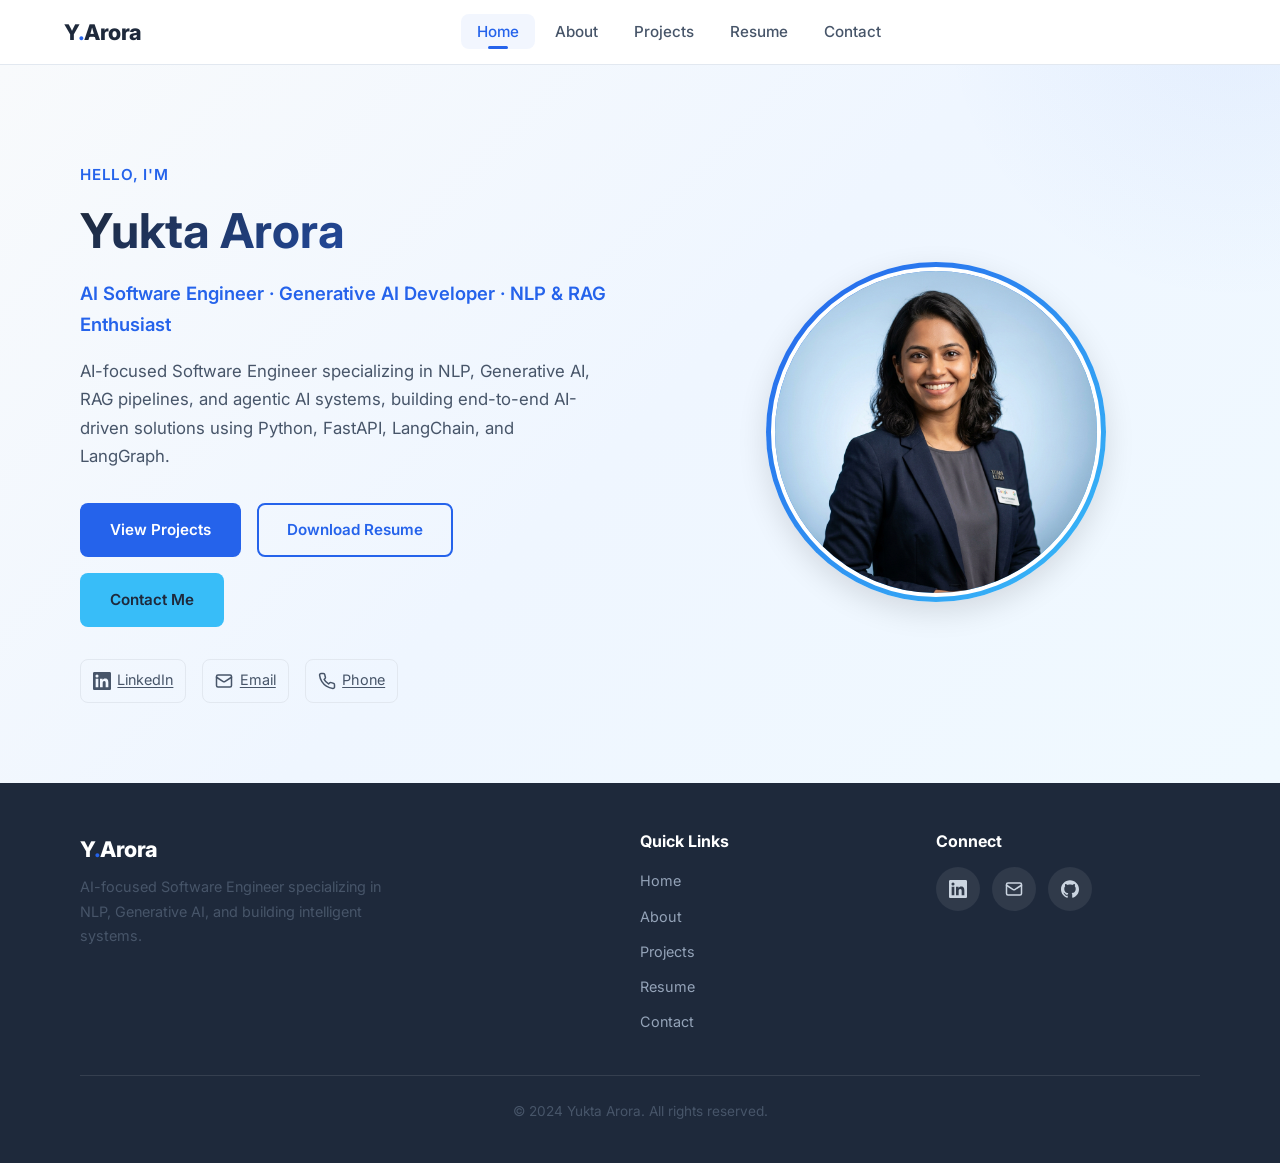
==== Portfolio/index.html @ c9f448cb "Initial commit" ====
<!DOCTYPE html>
<html lang="en">
<head>
  <meta charset="UTF-8">
  <meta name="viewport" content="width=device-width, initial-scale=1.0">
  <title>Yukta Arora | AI Software Engineer &amp; Generative AI Developer</title>
  <meta name="description" content="Portfolio of Yukta Arora — AI Software Engineer specializing in NLP, Generative AI, RAG pipelines, and agentic AI systems.">
  <meta name="keywords" content="Yukta Arora, AI Engineer, NLP, Generative AI, RAG, LangChain, LangGraph, FastAPI, Portfolio">
  <meta name="author" content="Yukta Arora">
  <link rel="canonical" href="https://yuktaarora.dev/index.html">

  <!-- Open Graph -->
  <meta property="og:title" content="Yukta Arora | AI Software Engineer">
  <meta property="og:description" content="AI-focused Software Engineer specializing in NLP, Generative AI, RAG pipelines, and agentic AI systems.">
  <meta property="og:type" content="website">
  <meta property="og:url" content="https://yuktaarora.dev/">
  <meta property="og:image" content="assets/images/profile.jpg">

  <!-- Twitter Card -->
  <meta name="twitter:card" content="summary_large_image">
  <meta name="twitter:title" content="Yukta Arora | AI Software Engineer">
  <meta name="twitter:description" content="AI-focused Software Engineer specializing in NLP, Generative AI, RAG pipelines, and agentic AI systems.">
  <meta name="twitter:image" content="assets/images/profile.jpg">

  <link rel="icon" type="image/png" href="assets/images/favicon.png">
  <link rel="preconnect" href="https://fonts.googleapis.com">
  <link rel="preconnect" href="https://fonts.gstatic.com" crossorigin>
  <link href="https://fonts.googleapis.com/css2?family=Inter:wght@400;500;600;700;800&display=swap" rel="stylesheet">
  <link rel="stylesheet" href="css/style.css">
  <link rel="stylesheet" href="css/responsive.css">
  <link rel="stylesheet" href="css/accessibility.css">
</head>
<body>
  <!-- Skip to Content -->
  <a href="#main-content" class="skip-link">Skip to main content</a>

  <!-- Header -->
  <header class="site-header" role="banner">
    <nav class="container nav-wrapper" aria-label="Primary navigation">
      <a href="index.html" class="nav-logo" aria-label="Yukta Arora - Home">Y<span>.</span>Arora</a>
      <button class="hamburger" id="hamburger" aria-label="Toggle navigation menu" aria-expanded="false" aria-controls="nav-menu">
        <span></span><span></span><span></span>
      </button>
      <ul class="nav-menu" id="nav-menu" role="menubar">
        <li role="none"><a href="index.html" class="nav-link" role="menuitem">Home</a></li>
        <li role="none"><a href="about.html" class="nav-link" role="menuitem">About</a></li>
        <li role="none"><a href="projects.html" class="nav-link" role="menuitem">Projects</a></li>
        <li role="none"><a href="resume.html" class="nav-link" role="menuitem">Resume</a></li>
        <li role="none"><a href="contact.html" class="nav-link" role="menuitem">Contact</a></li>
      </ul>
      <div class="nav-overlay" id="nav-overlay" aria-hidden="true"></div>
    </nav>
  </header>

  <!-- Main Content -->
  <main id="main-content">
    <!-- Hero Section -->
    <section class="hero" aria-labelledby="hero-heading">
      <div class="container hero-content">
        <div class="hero-text">
          <span class="greeting">Hello, I'm</span>
          <h1 id="hero-heading">Yukta Arora</h1>
          <p class="tagline">AI Software Engineer · Generative AI Developer · NLP &amp; RAG Enthusiast</p>
          <p class="summary">AI-focused Software Engineer specializing in NLP, Generative AI, RAG pipelines, and agentic AI systems, building end-to-end AI-driven solutions using Python, FastAPI, LangChain, and LangGraph.</p>
          <div class="hero-buttons">
            <a href="projects.html" class="btn btn-primary">View Projects</a>
            <a href="assets/resume/Yukta_Arora_Resume.pdf" class="btn btn-outline" download>Download Resume</a>
            <a href="contact.html" class="btn btn-accent">Contact Me</a>
          </div>
          <div class="hero-social" aria-label="Social links">
            <a href="https://linkedin.com/in/yuktaarora" target="_blank" rel="noopener noreferrer" aria-label="LinkedIn profile">
              <svg width="18" height="18" viewBox="0 0 24 24" fill="currentColor" aria-hidden="true"><path d="M20.447 20.452h-3.554v-5.569c0-1.328-.027-3.037-1.852-3.037-1.853 0-2.136 1.445-2.136 2.939v5.667H9.351V9h3.414v1.561h.046c.477-.9 1.637-1.85 3.37-1.85 3.601 0 4.267 2.37 4.267 5.455v6.286zM5.337 7.433a2.062 2.062 0 01-2.063-2.065 2.064 2.064 0 112.063 2.065zm1.782 13.019H3.555V9h3.564v11.452zM22.225 0H1.771C.792 0 0 .774 0 1.729v20.542C0 23.227.792 24 1.771 24h20.451C23.2 24 24 23.227 24 22.271V1.729C24 .774 23.2 0 22.222 0h.003z"/></svg>
              LinkedIn
            </a>
            <a href="mailto:yukta.arora@email.com" aria-label="Send email">
              <svg width="18" height="18" viewBox="0 0 24 24" fill="none" stroke="currentColor" stroke-width="2" stroke-linecap="round" stroke-linejoin="round" aria-hidden="true"><rect x="2" y="4" width="20" height="16" rx="2"/><path d="m22 7-8.97 5.7a1.94 1.94 0 0 1-2.06 0L2 7"/></svg>
              Email
            </a>
            <a href="tel:+91XXXXXXXXXX" aria-label="Phone number">
              <svg width="18" height="18" viewBox="0 0 24 24" fill="none" stroke="currentColor" stroke-width="2" stroke-linecap="round" stroke-linejoin="round" aria-hidden="true"><path d="M22 16.92v3a2 2 0 0 1-2.18 2 19.79 19.79 0 0 1-8.63-3.07 19.5 19.5 0 0 1-6-6 19.79 19.79 0 0 1-3.07-8.67A2 2 0 0 1 4.11 2h3a2 2 0 0 1 2 1.72c.127.96.361 1.903.7 2.81a2 2 0 0 1-.45 2.11L8.09 9.91a16 16 0 0 0 6 6l1.27-1.27a2 2 0 0 1 2.11-.45c.907.339 1.85.573 2.81.7A2 2 0 0 1 22 16.92z"/></svg>
              Phone
            </a>
          </div>
        </div>
        <figure class="hero-image">
          <div class="hero-image-wrapper">
            <img src="assets/images/profile.jpg" alt="Yukta Arora — AI Software Engineer" width="340" height="340">
          </div>
        </figure>
      </div>
    </section>
  </main>

  <!-- Footer -->
  <footer class="site-footer" role="contentinfo">
    <div class="container">
      <div class="footer-grid">
        <div class="footer-brand">
          <a href="index.html" class="nav-logo" aria-label="Home" style="color:#fff;">Y<span>.</span>Arora</a>
          <p>AI-focused Software Engineer specializing in NLP, Generative AI, and building intelligent systems.</p>
        </div>
        <nav class="footer-links" aria-label="Footer navigation">
          <h4>Quick Links</h4>
          <ul>
            <li><a href="index.html">Home</a></li>
            <li><a href="about.html">About</a></li>
            <li><a href="projects.html">Projects</a></li>
            <li><a href="resume.html">Resume</a></li>
            <li><a href="contact.html">Contact</a></li>
          </ul>
        </nav>
        <div class="footer-social">
          <h4>Connect</h4>
          <div class="social-icons">
            <a href="https://linkedin.com/in/yuktaarora" target="_blank" rel="noopener noreferrer" aria-label="LinkedIn">
              <svg width="18" height="18" viewBox="0 0 24 24" fill="currentColor" aria-hidden="true"><path d="M20.447 20.452h-3.554v-5.569c0-1.328-.027-3.037-1.852-3.037-1.853 0-2.136 1.445-2.136 2.939v5.667H9.351V9h3.414v1.561h.046c.477-.9 1.637-1.85 3.37-1.85 3.601 0 4.267 2.37 4.267 5.455v6.286zM5.337 7.433a2.062 2.062 0 01-2.063-2.065 2.064 2.064 0 112.063 2.065zm1.782 13.019H3.555V9h3.564v11.452zM22.225 0H1.771C.792 0 0 .774 0 1.729v20.542C0 23.227.792 24 1.771 24h20.451C23.2 24 24 23.227 24 22.271V1.729C24 .774 23.2 0 22.222 0h.003z"/></svg>
            </a>
            <a href="mailto:yukta.arora@email.com" aria-label="Email">
              <svg width="18" height="18" viewBox="0 0 24 24" fill="none" stroke="currentColor" stroke-width="2" stroke-linecap="round" stroke-linejoin="round" aria-hidden="true"><rect x="2" y="4" width="20" height="16" rx="2"/><path d="m22 7-8.97 5.7a1.94 1.94 0 0 1-2.06 0L2 7"/></svg>
            </a>
            <a href="https://github.com/yuktaarora" target="_blank" rel="noopener noreferrer" aria-label="GitHub">
              <svg width="18" height="18" viewBox="0 0 24 24" fill="currentColor" aria-hidden="true"><path d="M12 .297c-6.63 0-12 5.373-12 12 0 5.303 3.438 9.8 8.205 11.385.6.113.82-.258.82-.577 0-.285-.01-1.04-.015-2.04-3.338.724-4.042-1.61-4.042-1.61C4.422 18.07 3.633 17.7 3.633 17.7c-1.087-.744.084-.729.084-.729 1.205.084 1.838 1.236 1.838 1.236 1.07 1.835 2.809 1.305 3.495.998.108-.776.417-1.305.76-1.605-2.665-.3-5.466-1.332-5.466-5.93 0-1.31.465-2.38 1.235-3.22-.135-.303-.54-1.523.105-3.176 0 0 1.005-.322 3.3 1.23.96-.267 1.98-.399 3-.405 1.02.006 2.04.138 3 .405 2.28-1.552 3.285-1.23 3.285-1.23.645 1.653.24 2.873.12 3.176.765.84 1.23 1.91 1.23 3.22 0 4.61-2.805 5.625-5.475 5.92.42.36.81 1.096.81 2.22 0 1.606-.015 2.896-.015 3.286 0 .315.21.69.825.57C20.565 22.092 24 17.592 24 12.297c0-6.627-5.373-12-12-12"/></svg>
            </a>
          </div>
        </div>
      </div>
      <div class="footer-bottom">
        <p>&copy; 2024 Yukta Arora. All rights reserved.</p>
      </div>
    </div>
  </footer>

  <!-- Back to Top -->
  <button class="back-to-top" id="back-to-top" aria-label="Back to top">
    <svg width="20" height="20" viewBox="0 0 24 24" fill="none" stroke="currentColor" stroke-width="2.5" stroke-linecap="round" stroke-linejoin="round" aria-hidden="true"><path d="m18 15-6-6-6 6"/></svg>
  </button>

  <script src="js/script.js"></script>
</body>
</html>
---- Portfolio/css/style.css ----
/* ============================================
   PORTFOLIO - Main Stylesheet
   Author: Yukta Arora
   ============================================ */

/* ---------- CSS Custom Properties ---------- */
:root {
  --primary: #2563EB;
  --primary-dark: #1D4ED8;
  --secondary: #1E293B;
  --accent: #38BDF8;
  --bg: #F8FAFC;
  --bg-white: #FFFFFF;
  --text-primary: #1E293B;
  --text-secondary: #475569;
  --text-light: #94A3B8;
  --border: #E2E8F0;
  --shadow-sm: 0 1px 3px rgba(0,0,0,.08);
  --shadow-md: 0 4px 12px rgba(0,0,0,.1);
  --shadow-lg: 0 10px 30px rgba(0,0,0,.12);
  --radius-sm: 8px;
  --radius-md: 12px;
  --radius-lg: 16px;
  --transition: .3s ease;
  --font-main: 'Inter', system-ui, -apple-system, sans-serif;
  --max-width: 1200px;
}

/* ---------- Reset & Base ---------- */
*, *::before, *::after { box-sizing: border-box; margin: 0; padding: 0; }

html {
  scroll-behavior: smooth;
  font-size: 16px;
  -webkit-text-size-adjust: 100%;
}

body {
  font-family: var(--font-main);
  background: var(--bg);
  color: var(--text-primary);
  line-height: 1.7;
  min-height: 100vh;
  display: flex;
  flex-direction: column;
}

main { flex: 1; }

img { max-width: 100%; height: auto; display: block; }

a {
  color: var(--primary);
  text-decoration: none;
  transition: color var(--transition);
}
a:hover { color: var(--primary-dark); }

ul, ol { list-style: none; }

button {
  font-family: inherit;
  cursor: pointer;
  border: none;
  background: none;
}

/* ---------- Typography ---------- */
h1, h2, h3, h4, h5, h6 {
  color: var(--secondary);
  line-height: 1.3;
  font-weight: 700;
}
h1 { font-size: clamp(2rem, 5vw, 3rem); }
h2 { font-size: clamp(1.5rem, 3.5vw, 2.25rem); }
h3 { font-size: clamp(1.15rem, 2.5vw, 1.5rem); }
h4 { font-size: 1.125rem; }

p { color: var(--text-secondary); margin-bottom: 1rem; }

/* ---------- Utility ---------- */
.container {
  width: 90%;
  max-width: var(--max-width);
  margin: 0 auto;
  padding: 0 1rem;
}

.section-padding { padding: 5rem 0; }

.section-header {
  text-align: center;
  margin-bottom: 3rem;
}
.section-header h2 { margin-bottom: .5rem; }
.section-header p { max-width: 600px; margin: 0 auto; }

.section-divider {
  width: 60px;
  height: 4px;
  background: linear-gradient(90deg, var(--primary), var(--accent));
  border-radius: 2px;
  margin: .75rem auto 1rem;
}

/* ---------- Buttons ---------- */
.btn {
  display: inline-flex;
  align-items: center;
  gap: .5rem;
  padding: .75rem 1.75rem;
  border-radius: var(--radius-sm);
  font-weight: 600;
  font-size: .95rem;
  transition: all var(--transition);
  border: 2px solid transparent;
}

.btn-primary {
  background: var(--primary);
  color: #fff;
}
.btn-primary:hover {
  background: var(--primary-dark);
  color: #fff;
  transform: translateY(-2px);
  box-shadow: var(--shadow-md);
}

.btn-outline {
  border-color: var(--primary);
  color: var(--primary);
  background: transparent;
}
.btn-outline:hover {
  background: var(--primary);
  color: #fff;
  transform: translateY(-2px);
}

.btn-accent {
  background: var(--accent);
  color: var(--secondary);
}
.btn-accent:hover {
  background: #0EA5E9;
  color: #fff;
  transform: translateY(-2px);
}

.btn-sm { padding: .5rem 1.25rem; font-size: .85rem; }

/* ---------- Skip Link ---------- */
.skip-link {
  position: absolute;
  top: -100%;
  left: 1rem;
  background: var(--primary);
  color: #fff;
  padding: .75rem 1.5rem;
  border-radius: 0 0 var(--radius-sm) var(--radius-sm);
  z-index: 10000;
  font-weight: 600;
}
.skip-link:focus {
  top: 0;
  color: #fff;
}

/* ---------- Header / Navigation ---------- */
.site-header {
  position: sticky;
  top: 0;
  z-index: 1000;
  background: rgba(255,255,255,.92);
  backdrop-filter: blur(12px);
  -webkit-backdrop-filter: blur(12px);
  border-bottom: 1px solid var(--border);
  transition: box-shadow var(--transition);
}
.site-header.scrolled { box-shadow: var(--shadow-sm); }

.nav-wrapper {
  display: flex;
  align-items: center;
  justify-content: space-between;
  padding: .85rem 0;
}

.nav-logo {
  font-size: 1.35rem;
  font-weight: 800;
  color: var(--secondary);
  letter-spacing: -.02em;
}
.nav-logo span { color: var(--primary); }

.nav-menu {
  display: flex;
  align-items: center;
  gap: .25rem;
}

.nav-link {
  padding: .5rem 1rem;
  border-radius: var(--radius-sm);
  color: var(--text-secondary);
  font-weight: 500;
  font-size: .95rem;
  transition: all var(--transition);
  position: relative;
}
.nav-link:hover,
.nav-link.active {
  color: var(--primary);
  background: rgba(37,99,235,.06);
}
.nav-link.active::after {
  content: '';
  position: absolute;
  bottom: 0;
  left: 50%;
  transform: translateX(-50%);
  width: 20px;
  height: 3px;
  background: var(--primary);
  border-radius: 2px;
}

/* Hamburger */
.hamburger {
  display: none;
  flex-direction: column;
  gap: 5px;
  padding: .5rem;
  z-index: 1001;
}
.hamburger span {
  width: 24px;
  height: 2.5px;
  background: var(--secondary);
  border-radius: 2px;
  transition: all var(--transition);
}
.hamburger.active span:nth-child(1) { transform: rotate(45deg) translate(5px, 5px); }
.hamburger.active span:nth-child(2) { opacity: 0; }
.hamburger.active span:nth-child(3) { transform: rotate(-45deg) translate(5px, -5px); }

/* ---------- Hero Section ---------- */
.hero {
  padding: 6rem 0 5rem;
  background: linear-gradient(135deg, var(--bg) 0%, #EFF6FF 50%, #F0F9FF 100%);
  position: relative;
  overflow: hidden;
}
.hero::before {
  content: '';
  position: absolute;
  top: -50%;
  right: -20%;
  width: 600px;
  height: 600px;
  background: radial-gradient(circle, rgba(37,99,235,.06) 0%, transparent 70%);
  border-radius: 50%;
}

.hero-content {
  display: grid;
  grid-template-columns: 1fr 1fr;
  gap: 4rem;
  align-items: center;
}

.hero-text .greeting {
  display: inline-block;
  font-size: .95rem;
  font-weight: 600;
  color: var(--primary);
  margin-bottom: .75rem;
  letter-spacing: .05em;
  text-transform: uppercase;
}

.hero-text h1 {
  margin-bottom: 1rem;
  background: linear-gradient(135deg, var(--secondary), var(--primary));
  -webkit-background-clip: text;
  -webkit-text-fill-color: transparent;
  background-clip: text;
}

.hero-text .tagline {
  font-size: 1.15rem;
  color: var(--primary);
  font-weight: 600;
  margin-bottom: 1rem;
}

.hero-text .summary {
  font-size: 1.05rem;
  color: var(--text-secondary);
  margin-bottom: 2rem;
  max-width: 540px;
}

.hero-buttons { display: flex; flex-wrap: wrap; gap: 1rem; margin-bottom: 2rem; }

.hero-social { display: flex; gap: 1rem; }
.hero-social a {
  display: flex;
  align-items: center;
  gap: .4rem;
  color: var(--text-secondary);
  font-size: .9rem;
  padding: .4rem .75rem;
  border-radius: var(--radius-sm);
  border: 1px solid var(--border);
  transition: all var(--transition);
}
.hero-social a:hover {
  color: var(--primary);
  border-color: var(--primary);
  background: rgba(37,99,235,.04);
}

.hero-image {
  display: flex;
  justify-content: center;
  align-items: center;
}
.hero-image-wrapper {
  width: 340px;
  height: 340px;
  border-radius: 50%;
  background: linear-gradient(135deg, var(--primary), var(--accent));
  padding: 5px;
  box-shadow: var(--shadow-lg);
  animation: float 6s ease-in-out infinite;
}
.hero-image-wrapper img {
  width: 100%;
  height: 100%;
  border-radius: 50%;
  object-fit: cover;
  border: 4px solid #fff;
}

@keyframes float {
  0%, 100% { transform: translateY(0); }
  50% { transform: translateY(-15px); }
}

/* ---------- Cards ---------- */
.card {
  background: var(--bg-white);
  border-radius: var(--radius-md);
  border: 1px solid var(--border);
  padding: 2rem;
  transition: all var(--transition);
}
.card:hover {
  transform: translateY(-4px);
  box-shadow: var(--shadow-lg);
  border-color: transparent;
}

/* ---------- About Page ---------- */
.about-intro {
  display: grid;
  grid-template-columns: 1fr 2fr;
  gap: 3rem;
  align-items: start;
  margin-bottom: 4rem;
}
.about-photo {
  width: 100%;
  max-width: 280px;
  border-radius: var(--radius-lg);
  box-shadow: var(--shadow-md);
}

.education-grid {
  display: grid;
  grid-template-columns: repeat(auto-fit, minmax(280px, 1fr));
  gap: 1.5rem;
}
.edu-card { text-align: center; }
.edu-card .year {
  display: inline-block;
  background: rgba(37,99,235,.08);
  color: var(--primary);
  padding: .25rem .75rem;
  border-radius: 20px;
  font-size: .85rem;
  font-weight: 600;
  margin-bottom: .75rem;
}
.edu-card h3 { margin-bottom: .35rem; }
.edu-card .institution { color: var(--text-secondary); font-size: .9rem; margin-bottom: .5rem; }
.edu-card .score {
  font-size: 1.5rem;
  font-weight: 800;
  background: linear-gradient(135deg, var(--primary), var(--accent));
  -webkit-background-clip: text;
  -webkit-text-fill-color: transparent;
  background-clip: text;
}

.skills-category { margin-bottom: 2.5rem; }
.skills-category h3 {
  margin-bottom: 1rem;
  display: flex;
  align-items: center;
  gap: .5rem;
}
.skills-grid {
  display: flex;
  flex-wrap: wrap;
  gap: .75rem;
}
.skill-tag {
  background: var(--bg);
  border: 1px solid var(--border);
  padding: .5rem 1.15rem;
  border-radius: 25px;
  font-size: .9rem;
  font-weight: 500;
  color: var(--text-primary);
  transition: all var(--transition);
}
.skill-tag:hover {
  background: var(--primary);
  color: #fff;
  border-color: var(--primary);
  transform: translateY(-2px);
}

/* ---------- Projects Page ---------- */
.projects-grid {
  display: grid;
  grid-template-columns: repeat(auto-fit, minmax(360px, 1fr));
  gap: 2rem;
}
.project-card { padding: 0; overflow: hidden; }
.project-card-image {
  width: 100%;
  height: 220px;
  object-fit: cover;
}
.project-card-body { padding: 1.5rem; }
.project-card-body h3 { margin-bottom: .75rem; }
.project-card-body p { font-size: .95rem; }

.project-tech {
  display: flex;
  flex-wrap: wrap;
  gap: .5rem;
  margin: 1rem 0;
}
.project-tech span {
  background: rgba(37,99,235,.08);
  color: var(--primary);
  padding: .25rem .7rem;
  border-radius: 20px;
  font-size: .8rem;
  font-weight: 600;
}

.project-features { margin: 1rem 0; }
.project-features li {
  padding: .25rem 0;
  color: var(--text-secondary);
  font-size: .9rem;
}
.project-features li::before {
  content: '✓ ';
  color: var(--primary);
  font-weight: 700;
}

.project-links { display: flex; gap: .75rem; margin-top: 1.25rem; }

/* ---------- Resume Page ---------- */
.resume-section { margin-bottom: 3rem; }
.resume-section h3 {
  margin-bottom: 1.25rem;
  padding-bottom: .5rem;
  border-bottom: 2px solid var(--border);
}

.timeline { position: relative; padding-left: 2rem; }
.timeline::before {
  content: '';
  position: absolute;
  left: 0;
  top: 0;
  bottom: 0;
  width: 3px;
  background: linear-gradient(180deg, var(--primary), var(--accent));
  border-radius: 2px;
}
.timeline-item {
  position: relative;
  margin-bottom: 2rem;
  padding-left: 1rem;
}
.timeline-item::before {
  content: '';
  position: absolute;
  left: -2.35rem;
  top: .5rem;
  width: 12px;
  height: 12px;
  background: var(--primary);
  border: 3px solid var(--bg);
  border-radius: 50%;
}
.timeline-item h4 { margin-bottom: .25rem; }
.timeline-item .date {
  color: var(--primary);
  font-size: .85rem;
  font-weight: 600;
}
.timeline-item p { margin-top: .35rem; }

.achievements-list li {
  padding: .6rem 0;
  border-bottom: 1px solid var(--border);
  color: var(--text-secondary);
}
.achievements-list li:last-child { border-bottom: none; }
.achievements-list li::before {
  content: '🏆 ';
}

.resume-download {
  text-align: center;
  padding: 3rem;
  background: linear-gradient(135deg, rgba(37,99,235,.05), rgba(56,189,248,.05));
  border-radius: var(--radius-lg);
  margin-top: 2rem;
}

/* ---------- Contact Page ---------- */
.contact-grid {
  display: grid;
  grid-template-columns: 1fr 1fr;
  gap: 3rem;
}

.form-group { margin-bottom: 1.25rem; }
.form-group label {
  display: block;
  margin-bottom: .4rem;
  font-weight: 600;
  font-size: .9rem;
  color: var(--text-primary);
}
.form-group input,
.form-group textarea,
.form-group select {
  width: 100%;
  padding: .75rem 1rem;
  border: 2px solid var(--border);
  border-radius: var(--radius-sm);
  font-family: inherit;
  font-size: .95rem;
  background: var(--bg-white);
  color: var(--text-primary);
  transition: border-color var(--transition);
}
.form-group input:focus,
.form-group textarea:focus {
  outline: none;
  border-color: var(--primary);
  box-shadow: 0 0 0 3px rgba(37,99,235,.12);
}
.form-group textarea { min-height: 140px; resize: vertical; }

.form-group .error-message {
  color: #DC2626;
  font-size: .8rem;
  margin-top: .3rem;
  display: none;
}
.form-group.error input,
.form-group.error textarea {
  border-color: #DC2626;
}
.form-group.error .error-message { display: block; }

.contact-info-cards {
  display: flex;
  flex-direction: column;
  gap: 1.25rem;
}
.contact-info-card {
  display: flex;
  align-items: center;
  gap: 1rem;
}
.contact-icon {
  width: 48px;
  height: 48px;
  border-radius: var(--radius-sm);
  background: rgba(37,99,235,.08);
  display: flex;
  align-items: center;
  justify-content: center;
  color: var(--primary);
  font-size: 1.25rem;
  flex-shrink: 0;
}
.contact-info-card h4 { font-size: .95rem; margin-bottom: .15rem; }
.contact-info-card p { margin: 0; font-size: .9rem; }

.map-placeholder {
  margin-top: 2rem;
  width: 100%;
  height: 250px;
  background: var(--bg);
  border: 2px dashed var(--border);
  border-radius: var(--radius-md);
  display: flex;
  align-items: center;
  justify-content: center;
  color: var(--text-light);
  font-size: .95rem;
}

/* ---------- Footer ---------- */
.site-footer {
  background: var(--secondary);
  color: #CBD5E1;
  padding: 3rem 0 1.5rem;
}
.footer-grid {
  display: grid;
  grid-template-columns: 2fr 1fr 1fr;
  gap: 2rem;
  margin-bottom: 2rem;
}
.footer-brand p { font-size: .9rem; margin-top: .5rem; max-width: 320px; }
.footer-links h4,
.footer-social h4 {
  color: #fff;
  margin-bottom: 1rem;
  font-size: 1rem;
}
.footer-links ul li { margin-bottom: .5rem; }
.footer-links a {
  color: #94A3B8;
  font-size: .9rem;
  transition: color var(--transition);
}
.footer-links a:hover { color: var(--accent); }

.social-icons {
  display: flex;
  gap: .75rem;
}
.social-icons a {
  width: 40px;
  height: 40px;
  border-radius: 50%;
  background: rgba(255,255,255,.08);
  display: flex;
  align-items: center;
  justify-content: center;
  color: #CBD5E1;
  font-size: .9rem;
  transition: all var(--transition);
}
.social-icons a:hover {
  background: var(--primary);
  color: #fff;
  transform: translateY(-3px);
}

.footer-bottom {
  border-top: 1px solid rgba(255,255,255,.1);
  padding-top: 1.5rem;
  text-align: center;
  font-size: .85rem;
}

/* ---------- Back to Top ---------- */
.back-to-top {
  position: fixed;
  bottom: 2rem;
  right: 2rem;
  width: 44px;
  height: 44px;
  border-radius: 50%;
  background: var(--primary);
  color: #fff;
  display: flex;
  align-items: center;
  justify-content: center;
  font-size: 1.2rem;
  box-shadow: var(--shadow-md);
  opacity: 0;
  visibility: hidden;
  transition: all var(--transition);
  z-index: 999;
}
.back-to-top.visible {
  opacity: 1;
  visibility: visible;
}
.back-to-top:hover {
  background: var(--primary-dark);
  transform: translateY(-3px);
  color: #fff;
}

/* ---------- Page Banner ---------- */
.page-banner {
  background: linear-gradient(135deg, var(--secondary) 0%, #334155 100%);
  color: #fff;
  padding: 4rem 0 3rem;
  text-align: center;
}
.page-banner h1 { color: #fff; margin-bottom: .5rem; }
.page-banner p { color: #CBD5E1; max-width: 600px; margin: 0 auto; }

/* ---------- Animations ---------- */
.fade-in {
  opacity: 0;
  transform: translateY(20px);
  transition: opacity .6s ease, transform .6s ease;
}
.fade-in.visible {
  opacity: 1;
  transform: translateY(0);
}
---- Portfolio/css/responsive.css ----
/* ============================================
   PORTFOLIO - Responsive Styles
   Breakpoints: 1024px, 768px, 480px
   ============================================ */

/* ---------- Laptop / Small Desktop ---------- */
@media (max-width: 1024px) {
  .hero-content { gap: 2.5rem; }
  .hero-image-wrapper { width: 280px; height: 280px; }
  .footer-grid { grid-template-columns: 1fr 1fr; }
  .about-intro { grid-template-columns: 1fr 1.5fr; }
}

/* ---------- Tablet ---------- */
@media (max-width: 768px) {
  /* Navigation */
  .nav-menu {
    position: fixed;
    top: 0;
    right: -100%;
    width: 280px;
    height: 100vh;
    background: var(--bg-white);
    flex-direction: column;
    align-items: flex-start;
    padding: 5rem 2rem 2rem;
    box-shadow: var(--shadow-lg);
    transition: right var(--transition);
    z-index: 1000;
  }
  .nav-menu.active { right: 0; }

  .nav-link {
    width: 100%;
    padding: .75rem 1rem;
    font-size: 1.05rem;
  }

  .hamburger { display: flex; }

  .nav-overlay {
    display: none;
    position: fixed;
    inset: 0;
    background: rgba(0,0,0,.4);
    z-index: 999;
  }
  .nav-overlay.active { display: block; }

  /* Hero */
  .hero { padding: 4rem 0 3rem; }
  .hero-content {
    grid-template-columns: 1fr;
    text-align: center;
  }
  .hero-image { order: -1; }
  .hero-image-wrapper { width: 240px; height: 240px; }
  .hero-buttons { justify-content: center; }
  .hero-social { justify-content: center; }
  .hero-text .summary { margin-left: auto; margin-right: auto; }

  /* About */
  .about-intro {
    grid-template-columns: 1fr;
    text-align: center;
  }
  .about-photo { margin: 0 auto; }

  /* Contact */
  .contact-grid { grid-template-columns: 1fr; }

  /* Projects */
  .projects-grid { grid-template-columns: 1fr; }

  /* Footer */
  .footer-grid {
    grid-template-columns: 1fr;
    text-align: center;
  }
  .social-icons { justify-content: center; }

  /* Page Banner */
  .page-banner { padding: 3rem 0 2rem; }

  /* Section padding */
  .section-padding { padding: 3.5rem 0; }
}

/* ---------- Mobile ---------- */
@media (max-width: 480px) {
  html { font-size: 15px; }

  .container { width: 92%; padding: 0 .5rem; }

  .hero { padding: 3rem 0 2rem; }
  .hero-image-wrapper { width: 200px; height: 200px; }
  .hero-buttons { flex-direction: column; align-items: center; }
  .hero-social { flex-wrap: wrap; justify-content: center; }

  .btn { padding: .65rem 1.25rem; font-size: .9rem; }

  .education-grid { grid-template-columns: 1fr; }

  .project-card-image { height: 180px; }

  .section-padding { padding: 2.5rem 0; }

  .card { padding: 1.25rem; }

  .timeline { padding-left: 1.5rem; }

  .footer-grid { gap: 1.5rem; }
}

/* ---------- Print ---------- */
@media print {
  .site-header,
  .site-footer,
  .back-to-top,
  .hamburger,
  .hero-buttons,
  .skip-link { display: none !important; }

  body { background: #fff; color: #000; }
  main { padding: 0; }

  a { color: #000; text-decoration: underline; }
  a[href]::after { content: ' (' attr(href) ')'; font-size: .8em; }
}
---- Portfolio/css/accessibility.css ----
/* ============================================
   PORTFOLIO - Accessibility Styles
   WCAG 2.1 Compliance
   ============================================ */

/* ---------- Focus Indicators ---------- */
*:focus-visible {
  outline: 3px solid var(--primary);
  outline-offset: 3px;
  border-radius: 3px;
}

a:focus-visible,
button:focus-visible,
input:focus-visible,
textarea:focus-visible,
select:focus-visible,
[tabindex]:focus-visible {
  outline: 3px solid var(--primary);
  outline-offset: 3px;
}

/* Remove outline on mouse click but keep for keyboard */
:focus:not(:focus-visible) {
  outline: none;
}

/* ---------- Reduced Motion ---------- */
@media (prefers-reduced-motion: reduce) {
  *,
  *::before,
  *::after {
    animation-duration: 0.01ms !important;
    animation-iteration-count: 1 !important;
    transition-duration: 0.01ms !important;
    scroll-behavior: auto !important;
  }

  .hero-image-wrapper { animation: none; }
  .fade-in { opacity: 1; transform: none; }
}

/* ---------- High Contrast Mode ---------- */
@media (forced-colors: active) {
  .btn {
    border: 2px solid ButtonText;
  }

  .nav-link.active::after {
    background: Highlight;
  }

  .skill-tag {
    border: 1px solid ButtonText;
  }
}

/* ---------- Screen Reader Only ---------- */
.sr-only {
  position: absolute;
  width: 1px;
  height: 1px;
  padding: 0;
  margin: -1px;
  overflow: hidden;
  clip: rect(0, 0, 0, 0);
  white-space: nowrap;
  border: 0;
}

.sr-only-focusable:focus,
.sr-only-focusable:active {
  position: static;
  width: auto;
  height: auto;
  padding: inherit;
  margin: inherit;
  overflow: visible;
  clip: auto;
  white-space: inherit;
}

/* ---------- Selection Styles ---------- */
::selection {
  background: rgba(37, 99, 235, 0.2);
  color: var(--text-primary);
}

/* ---------- Link Underlines for Accessibility ---------- */
main a:not(.btn):not(.nav-link):not(.project-links a) {
  text-decoration: underline;
  text-underline-offset: 2px;
}

/* ---------- Ensure minimum touch target size (44x44px) ---------- */
.nav-link,
.hamburger,
.back-to-top,
.social-icons a,
.hero-social a {
  min-width: 44px;
  min-height: 44px;
}
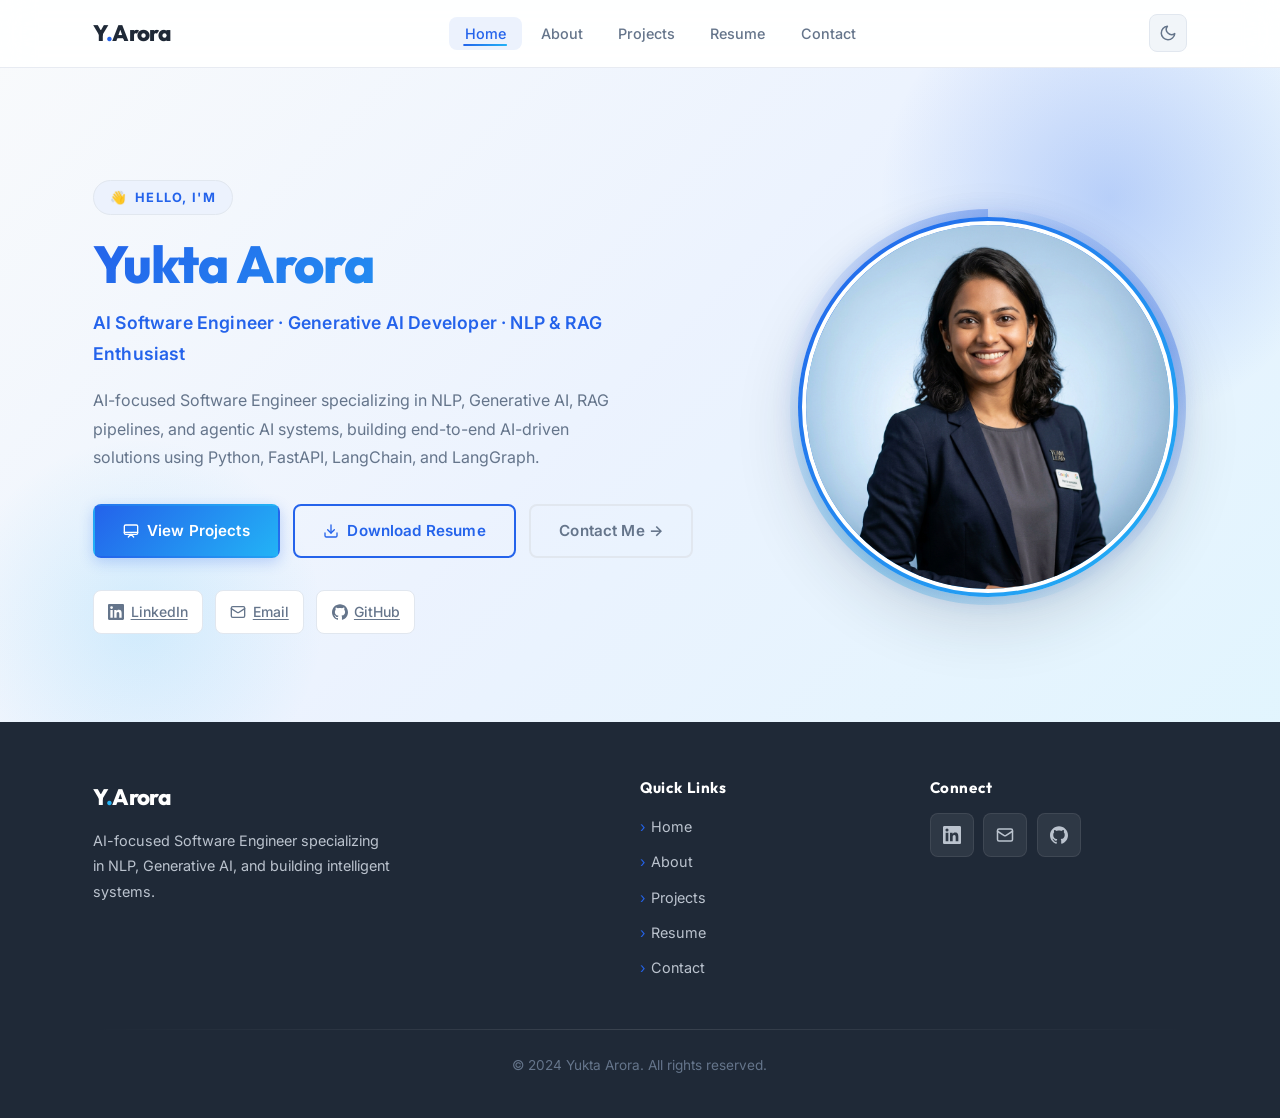
==== commit 2f1fb2ef: "Initial commit" ====
--- a/Portfolio/index.html
+++ b/Portfolio/index.html
@@ -1,5 +1,5 @@
 <!DOCTYPE html>
-<html lang="en">
+<html lang="en" data-theme="light">
 <head>
   <meta charset="UTF-8">
   <meta name="viewport" content="width=device-width, initial-scale=1.0">
@@ -23,12 +23,26 @@
   <meta name="twitter:image" content="assets/images/profile.jpg">
 
   <link rel="icon" type="image/png" href="assets/images/favicon.png">
+
+  <!-- Fonts: Outfit (headings) + Inter (body) -->
   <link rel="preconnect" href="https://fonts.googleapis.com">
   <link rel="preconnect" href="https://fonts.gstatic.com" crossorigin>
-  <link href="https://fonts.googleapis.com/css2?family=Inter:wght@400;500;600;700;800&display=swap" rel="stylesheet">
+  <link href="https://fonts.googleapis.com/css2?family=Inter:wght@400;500;600;700&family=Outfit:wght@400;600;700;800&display=swap" rel="stylesheet">
+
+  <!-- Stylesheets: theme first so tokens are available to style.css -->
+  <link rel="stylesheet" href="css/theme.css">
   <link rel="stylesheet" href="css/style.css">
   <link rel="stylesheet" href="css/responsive.css">
   <link rel="stylesheet" href="css/accessibility.css">
+
+  <!-- Apply saved theme before render to prevent flash -->
+  <script>
+    (function(){
+      var saved = localStorage.getItem('portfolio-theme');
+      var sys = window.matchMedia('(prefers-color-scheme: dark)').matches ? 'dark' : 'light';
+      document.documentElement.setAttribute('data-theme', saved || sys);
+    })();
+  </script>
 </head>
 <body>
   <!-- Skip to Content -->
@@ -38,16 +52,34 @@
   <header class="site-header" role="banner">
     <nav class="container nav-wrapper" aria-label="Primary navigation">
       <a href="index.html" class="nav-logo" aria-label="Yukta Arora - Home">Y<span>.</span>Arora</a>
-      <button class="hamburger" id="hamburger" aria-label="Toggle navigation menu" aria-expanded="false" aria-controls="nav-menu">
-        <span></span><span></span><span></span>
-      </button>
+
       <ul class="nav-menu" id="nav-menu" role="menubar">
-        <li role="none"><a href="index.html" class="nav-link" role="menuitem">Home</a></li>
-        <li role="none"><a href="about.html" class="nav-link" role="menuitem">About</a></li>
+        <li role="none"><a href="index.html"    class="nav-link" role="menuitem">Home</a></li>
+        <li role="none"><a href="about.html"    class="nav-link" role="menuitem">About</a></li>
         <li role="none"><a href="projects.html" class="nav-link" role="menuitem">Projects</a></li>
-        <li role="none"><a href="resume.html" class="nav-link" role="menuitem">Resume</a></li>
-        <li role="none"><a href="contact.html" class="nav-link" role="menuitem">Contact</a></li>
+        <li role="none"><a href="resume.html"   class="nav-link" role="menuitem">Resume</a></li>
+        <li role="none"><a href="contact.html"  class="nav-link" role="menuitem">Contact</a></li>
       </ul>
+
+      <div class="nav-actions">
+        <!-- Dark / Light Mode Toggle -->
+        <button class="theme-toggle" id="theme-toggle" aria-label="Switch to dark mode">
+          <!-- Sun (shown in dark mode) -->
+          <svg class="icon-sun" width="18" height="18" viewBox="0 0 24 24" fill="none" stroke="currentColor" stroke-width="2" stroke-linecap="round" stroke-linejoin="round" aria-hidden="true">
+            <circle cx="12" cy="12" r="4"/><path d="M12 2v2M12 20v2M4.93 4.93l1.41 1.41M17.66 17.66l1.41 1.41M2 12h2M20 12h2M4.93 19.07l1.41-1.41M17.66 6.34l1.41-1.41"/>
+          </svg>
+          <!-- Moon (shown in light mode) -->
+          <svg class="icon-moon" width="18" height="18" viewBox="0 0 24 24" fill="none" stroke="currentColor" stroke-width="2" stroke-linecap="round" stroke-linejoin="round" aria-hidden="true">
+            <path d="M21 12.79A9 9 0 1 1 11.21 3 7 7 0 0 0 21 12.79z"/>
+          </svg>
+        </button>
+
+        <!-- Hamburger (mobile) -->
+        <button class="hamburger" id="hamburger" aria-label="Toggle navigation menu" aria-expanded="false" aria-controls="nav-menu">
+          <span></span><span></span><span></span>
+        </button>
+      </div>
+
       <div class="nav-overlay" id="nav-overlay" aria-hidden="true"></div>
     </nav>
   </header>
@@ -57,36 +89,52 @@
     <!-- Hero Section -->
     <section class="hero" aria-labelledby="hero-heading">
       <div class="container hero-content">
-        <div class="hero-text">
-          <span class="greeting">Hello, I'm</span>
+
+        <div class="hero-text fade-in">
+          <span class="greeting">
+            <!-- wave emoji -->
+            <span aria-hidden="true">👋</span> Hello, I'm
+          </span>
           <h1 id="hero-heading">Yukta Arora</h1>
           <p class="tagline">AI Software Engineer · Generative AI Developer · NLP &amp; RAG Enthusiast</p>
           <p class="summary">AI-focused Software Engineer specializing in NLP, Generative AI, RAG pipelines, and agentic AI systems, building end-to-end AI-driven solutions using Python, FastAPI, LangChain, and LangGraph.</p>
+
           <div class="hero-buttons">
-            <a href="projects.html" class="btn btn-primary">View Projects</a>
-            <a href="assets/resume/Yukta_Arora_Resume.pdf" class="btn btn-outline" download>Download Resume</a>
-            <a href="contact.html" class="btn btn-accent">Contact Me</a>
+            <a href="projects.html" class="btn btn-primary">
+              <svg width="16" height="16" viewBox="0 0 24 24" fill="none" stroke="currentColor" stroke-width="2" stroke-linecap="round" stroke-linejoin="round" aria-hidden="true"><rect x="2" y="3" width="20" height="14" rx="2"/><path d="m8 21 4-4 4 4"/><path d="M2 14h20"/></svg>
+              View Projects
+            </a>
+            <a href="assets/resume/Yukta_Arora_Resume.pdf" class="btn btn-outline" download>
+              <svg width="16" height="16" viewBox="0 0 24 24" fill="none" stroke="currentColor" stroke-width="2" stroke-linecap="round" stroke-linejoin="round" aria-hidden="true"><path d="M21 15v4a2 2 0 0 1-2 2H5a2 2 0 0 1-2-2v-4"/><polyline points="7 10 12 15 17 10"/><line x1="12" y1="15" x2="12" y2="3"/></svg>
+              Download Resume
+            </a>
+            <a href="contact.html" class="btn btn-ghost">
+              Contact Me →
+            </a>
           </div>
+
           <div class="hero-social" aria-label="Social links">
             <a href="https://linkedin.com/in/yuktaarora" target="_blank" rel="noopener noreferrer" aria-label="LinkedIn profile">
-              <svg width="18" height="18" viewBox="0 0 24 24" fill="currentColor" aria-hidden="true"><path d="M20.447 20.452h-3.554v-5.569c0-1.328-.027-3.037-1.852-3.037-1.853 0-2.136 1.445-2.136 2.939v5.667H9.351V9h3.414v1.561h.046c.477-.9 1.637-1.85 3.37-1.85 3.601 0 4.267 2.37 4.267 5.455v6.286zM5.337 7.433a2.062 2.062 0 01-2.063-2.065 2.064 2.064 0 112.063 2.065zm1.782 13.019H3.555V9h3.564v11.452zM22.225 0H1.771C.792 0 0 .774 0 1.729v20.542C0 23.227.792 24 1.771 24h20.451C23.2 24 24 23.227 24 22.271V1.729C24 .774 23.2 0 22.222 0h.003z"/></svg>
+              <svg width="16" height="16" viewBox="0 0 24 24" fill="currentColor" aria-hidden="true"><path d="M20.447 20.452h-3.554v-5.569c0-1.328-.027-3.037-1.852-3.037-1.853 0-2.136 1.445-2.136 2.939v5.667H9.351V9h3.414v1.561h.046c.477-.9 1.637-1.85 3.37-1.85 3.601 0 4.267 2.37 4.267 5.455v6.286zM5.337 7.433a2.062 2.062 0 01-2.063-2.065 2.064 2.064 0 112.063 2.065zm1.782 13.019H3.555V9h3.564v11.452zM22.225 0H1.771C.792 0 0 .774 0 1.729v20.542C0 23.227.792 24 1.771 24h20.451C23.2 24 24 23.227 24 22.271V1.729C24 .774 23.2 0 22.222 0h.003z"/></svg>
               LinkedIn
             </a>
             <a href="mailto:yukta.arora@email.com" aria-label="Send email">
-              <svg width="18" height="18" viewBox="0 0 24 24" fill="none" stroke="currentColor" stroke-width="2" stroke-linecap="round" stroke-linejoin="round" aria-hidden="true"><rect x="2" y="4" width="20" height="16" rx="2"/><path d="m22 7-8.97 5.7a1.94 1.94 0 0 1-2.06 0L2 7"/></svg>
+              <svg width="16" height="16" viewBox="0 0 24 24" fill="none" stroke="currentColor" stroke-width="2" stroke-linecap="round" stroke-linejoin="round" aria-hidden="true"><rect x="2" y="4" width="20" height="16" rx="2"/><path d="m22 7-8.97 5.7a1.94 1.94 0 0 1-2.06 0L2 7"/></svg>
               Email
             </a>
-            <a href="tel:+91XXXXXXXXXX" aria-label="Phone number">
-              <svg width="18" height="18" viewBox="0 0 24 24" fill="none" stroke="currentColor" stroke-width="2" stroke-linecap="round" stroke-linejoin="round" aria-hidden="true"><path d="M22 16.92v3a2 2 0 0 1-2.18 2 19.79 19.79 0 0 1-8.63-3.07 19.5 19.5 0 0 1-6-6 19.79 19.79 0 0 1-3.07-8.67A2 2 0 0 1 4.11 2h3a2 2 0 0 1 2 1.72c.127.96.361 1.903.7 2.81a2 2 0 0 1-.45 2.11L8.09 9.91a16 16 0 0 0 6 6l1.27-1.27a2 2 0 0 1 2.11-.45c.907.339 1.85.573 2.81.7A2 2 0 0 1 22 16.92z"/></svg>
-              Phone
+            <a href="https://github.com/yuktaarora" target="_blank" rel="noopener noreferrer" aria-label="GitHub profile">
+              <svg width="16" height="16" viewBox="0 0 24 24" fill="currentColor" aria-hidden="true"><path d="M12 .297c-6.63 0-12 5.373-12 12 0 5.303 3.438 9.8 8.205 11.385.6.113.82-.258.82-.577 0-.285-.01-1.04-.015-2.04-3.338.724-4.042-1.61-4.042-1.61C4.422 18.07 3.633 17.7 3.633 17.7c-1.087-.744.084-.729.084-.729 1.205.084 1.838 1.236 1.838 1.236 1.07 1.835 2.809 1.305 3.495.998.108-.776.417-1.305.76-1.605-2.665-.3-5.466-1.332-5.466-5.93 0-1.31.465-2.38 1.235-3.22-.135-.303-.54-1.523.105-3.176 0 0 1.005-.322 3.3 1.23.96-.267 1.98-.399 3-.405 1.02.006 2.04.138 3 .405 2.28-1.552 3.285-1.23 3.285-1.23.645 1.653.24 2.873.12 3.176.765.84 1.23 1.91 1.23 3.22 0 4.61-2.805 5.625-5.475 5.92.42.36.81 1.096.81 2.22 0 1.606-.015 2.896-.015 3.286 0 .315.21.69.825.57C20.565 22.092 24 17.592 24 12.297c0-6.627-5.373-12-12-12"/></svg>
+              GitHub
             </a>
           </div>
         </div>
-        <figure class="hero-image">
+
+        <figure class="hero-image scale-in">
           <div class="hero-image-wrapper">
-            <img src="assets/images/profile.jpg" alt="Yukta Arora — AI Software Engineer" width="340" height="340">
+            <img src="assets/images/profile.jpg" alt="Yukta Arora — AI Software Engineer" width="340" height="340" loading="eager">
           </div>
         </figure>
+
       </div>
     </section>
   </main>
@@ -96,7 +144,7 @@
     <div class="container">
       <div class="footer-grid">
         <div class="footer-brand">
-          <a href="index.html" class="nav-logo" aria-label="Home" style="color:#fff;">Y<span>.</span>Arora</a>
+          <a href="index.html" class="nav-logo" aria-label="Home">Y<span>.</span>Arora</a>
           <p>AI-focused Software Engineer specializing in NLP, Generative AI, and building intelligent systems.</p>
         </div>
         <nav class="footer-links" aria-label="Footer navigation">
@@ -124,6 +172,7 @@
           </div>
         </div>
       </div>
+      <div class="footer-divider"></div>
       <div class="footer-bottom">
         <p>&copy; 2024 Yukta Arora. All rights reserved.</p>
       </div>
@@ -132,7 +181,7 @@
 
   <!-- Back to Top -->
   <button class="back-to-top" id="back-to-top" aria-label="Back to top">
-    <svg width="20" height="20" viewBox="0 0 24 24" fill="none" stroke="currentColor" stroke-width="2.5" stroke-linecap="round" stroke-linejoin="round" aria-hidden="true"><path d="m18 15-6-6-6 6"/></svg>
+    <svg width="18" height="18" viewBox="0 0 24 24" fill="none" stroke="currentColor" stroke-width="2.5" stroke-linecap="round" stroke-linejoin="round" aria-hidden="true"><path d="m18 15-6-6-6 6"/></svg>
   </button>
 
   <script src="js/script.js"></script>
--- a/Portfolio/css/theme.css
+++ b/Portfolio/css/theme.css
@@ -0,0 +1,198 @@
+/* ============================================
+   PORTFOLIO - Dark / Light Theme System
+   Author: Yukta Arora
+   Strategy: CSS custom properties swapped via
+   [data-theme="dark"] on <html>, with
+   prefers-color-scheme as the default fallback.
+   ============================================ */
+
+/* ---------- Light Theme (Default) ---------- */
+:root {
+  /* Core brand */
+  --primary:            hsl(221, 83%, 53%);   /* #2563EB */
+  --primary-dark:       hsl(221, 83%, 43%);   /* #1D4ED8 */
+  --primary-light:      hsl(221, 83%, 96%);   /* soft blue tint */
+  --primary-glow:       hsla(221, 83%, 53%, 0.25);
+  --accent:             hsl(199, 92%, 55%);   /* #38BDF8 */
+  --accent-dark:        hsl(199, 92%, 40%);
+
+  /* Surfaces */
+  --bg:                 hsl(210, 40%, 98%);   /* #F8FAFC */
+  --bg-white:           hsl(0, 0%, 100%);
+  --bg-elevated:        hsl(210, 40%, 96%);
+  --bg-card:            hsl(0, 0%, 100%);
+  --bg-code:            hsl(215, 28%, 17%);
+
+  /* Text */
+  --text-primary:       hsl(215, 28%, 17%);   /* #1E293B */
+  --text-secondary:     hsl(215, 16%, 47%);   /* #475569 */
+  --text-light:         hsl(215, 16%, 65%);   /* #94A3B8 */
+  --text-inverse:       hsl(0, 0%, 100%);
+
+  /* Borders */
+  --border:             hsl(214, 32%, 91%);   /* #E2E8F0 */
+  --border-strong:      hsl(215, 20%, 80%);
+
+  /* Shadows */
+  --shadow-xs:   0 1px 2px  hsla(215, 28%, 17%, .04);
+  --shadow-sm:   0 1px 4px  hsla(215, 28%, 17%, .08);
+  --shadow-md:   0 4px 16px hsla(215, 28%, 17%, .10);
+  --shadow-lg:   0 12px 36px hsla(215, 28%, 17%, .13);
+  --shadow-xl:   0 24px 64px hsla(215, 28%, 17%, .16);
+  --shadow-glow: 0 0 24px var(--primary-glow);
+
+  /* Nav glass */
+  --nav-bg:      hsla(0, 0%, 100%, 0.88);
+  --nav-border:  hsla(214, 32%, 91%, 0.8);
+
+  /* Footer */
+  --footer-bg:   hsl(215, 28%, 17%);
+  --footer-text: hsl(215, 16%, 77%);
+
+  /* Radii */
+  --radius-xs:   4px;
+  --radius-sm:   8px;
+  --radius-md:   12px;
+  --radius-lg:   18px;
+  --radius-xl:   24px;
+  --radius-full: 9999px;
+
+  /* Transitions */
+  --transition:        .3s cubic-bezier(.4, 0, .2, 1);
+  --transition-fast:   .15s cubic-bezier(.4, 0, .2, 1);
+  --transition-slow:   .5s cubic-bezier(.4, 0, .2, 1);
+
+  /* Fonts */
+  --font-heading: 'Outfit', 'Inter', system-ui, -apple-system, sans-serif;
+  --font-body:    'Inter', system-ui, -apple-system, sans-serif;
+
+  /* Layout */
+  --max-width:     1200px;
+  --header-height: 68px;
+
+  /* Gradient tokens */
+  --gradient-primary: linear-gradient(135deg, var(--primary), var(--accent));
+  --gradient-hero:    linear-gradient(135deg, var(--bg) 0%, hsl(217, 91%, 96%) 50%, hsl(199, 92%, 94%) 100%);
+  --gradient-card:    linear-gradient(135deg, var(--bg-white), var(--bg-elevated));
+  --gradient-text:    linear-gradient(135deg, var(--primary), var(--accent));
+  --gradient-footer:  linear-gradient(135deg, hsl(215, 28%, 17%) 0%, hsl(222, 47%, 11%) 100%);
+
+  /* Theme toggle icon display */
+  --icon-sun-display:  none;
+  --icon-moon-display: block;
+}
+
+/* ---------- Dark Theme ---------- */
+[data-theme="dark"] {
+  /* Core brand (unchanged hues, adjusted lightness for dark bg) */
+  --primary:            hsl(217, 91%, 65%);
+  --primary-dark:       hsl(217, 91%, 55%);
+  --primary-light:      hsla(217, 91%, 65%, 0.12);
+  --primary-glow:       hsla(217, 91%, 65%, 0.35);
+  --accent:             hsl(199, 96%, 64%);
+  --accent-dark:        hsl(199, 96%, 50%);
+
+  /* Surfaces */
+  --bg:                 hsl(222, 47%, 8%);    /* deep navy */
+  --bg-white:           hsl(222, 47%, 11%);
+  --bg-elevated:        hsl(222, 40%, 14%);
+  --bg-card:            hsl(222, 40%, 13%);
+  --bg-code:            hsl(222, 47%, 7%);
+
+  /* Text */
+  --text-primary:       hsl(210, 40%, 94%);
+  --text-secondary:     hsl(215, 20%, 65%);
+  --text-light:         hsl(215, 16%, 45%);
+  --text-inverse:       hsl(222, 47%, 8%);
+
+  /* Borders */
+  --border:             hsla(215, 30%, 35%, 0.6);
+  --border-strong:      hsla(215, 30%, 45%, 0.7);
+
+  /* Shadows (more saturated in dark mode) */
+  --shadow-xs:   0 1px 2px  hsla(222, 47%, 4%, .3);
+  --shadow-sm:   0 1px 4px  hsla(222, 47%, 4%, .4);
+  --shadow-md:   0 4px 16px hsla(222, 47%, 4%, .5);
+  --shadow-lg:   0 12px 36px hsla(222, 47%, 4%, .6);
+  --shadow-xl:   0 24px 64px hsla(222, 47%, 4%, .7);
+  --shadow-glow: 0 0 32px var(--primary-glow);
+
+  /* Nav glass */
+  --nav-bg:      hsla(222, 47%, 9%, 0.88);
+  --nav-border:  hsla(215, 30%, 30%, 0.5);
+
+  /* Footer */
+  --footer-bg:   hsl(222, 47%, 6%);
+  --footer-text: hsl(215, 16%, 55%);
+
+  /* Gradient overrides */
+  --gradient-hero:    linear-gradient(135deg, var(--bg) 0%, hsl(222, 50%, 12%) 50%, hsl(215, 50%, 14%) 100%);
+  --gradient-card:    linear-gradient(135deg, var(--bg-card), var(--bg-elevated));
+  --gradient-footer:  linear-gradient(135deg, hsl(222, 47%, 6%) 0%, hsl(222, 47%, 4%) 100%);
+
+  /* Theme toggle icon display */
+  --icon-sun-display:  block;
+  --icon-moon-display: none;
+}
+
+/* ---------- OS-level Dark Preference (fallback before JS runs) ---------- */
+@media (prefers-color-scheme: dark) {
+  :root:not([data-theme="light"]) {
+    --primary:            hsl(217, 91%, 65%);
+    --primary-dark:       hsl(217, 91%, 55%);
+    --primary-light:      hsla(217, 91%, 65%, 0.12);
+    --primary-glow:       hsla(217, 91%, 65%, 0.35);
+    --accent:             hsl(199, 96%, 64%);
+    --accent-dark:        hsl(199, 96%, 50%);
+    --bg:                 hsl(222, 47%, 8%);
+    --bg-white:           hsl(222, 47%, 11%);
+    --bg-elevated:        hsl(222, 40%, 14%);
+    --bg-card:            hsl(222, 40%, 13%);
+    --bg-code:            hsl(222, 47%, 7%);
+    --text-primary:       hsl(210, 40%, 94%);
+    --text-secondary:     hsl(215, 20%, 65%);
+    --text-light:         hsl(215, 16%, 45%);
+    --text-inverse:       hsl(222, 47%, 8%);
+    --border:             hsla(215, 30%, 35%, 0.6);
+    --border-strong:      hsla(215, 30%, 45%, 0.7);
+    --shadow-xs:   0 1px 2px  hsla(222, 47%, 4%, .3);
+    --shadow-sm:   0 1px 4px  hsla(222, 47%, 4%, .4);
+    --shadow-md:   0 4px 16px hsla(222, 47%, 4%, .5);
+    --shadow-lg:   0 12px 36px hsla(222, 47%, 4%, .6);
+    --shadow-xl:   0 24px 64px hsla(222, 47%, 4%, .7);
+    --shadow-glow: 0 0 32px var(--primary-glow);
+    --nav-bg:      hsla(222, 47%, 9%, 0.88);
+    --nav-border:  hsla(215, 30%, 30%, 0.5);
+    --footer-bg:   hsl(222, 47%, 6%);
+    --footer-text: hsl(215, 16%, 55%);
+    --gradient-hero:    linear-gradient(135deg, var(--bg) 0%, hsl(222, 50%, 12%) 50%, hsl(215, 50%, 14%) 100%);
+    --gradient-card:    linear-gradient(135deg, var(--bg-card), var(--bg-elevated));
+    --gradient-footer:  linear-gradient(135deg, hsl(222, 47%, 6%) 0%, hsl(222, 47%, 4%) 100%);
+    --icon-sun-display:  block;
+    --icon-moon-display: none;
+  }
+}
+
+/* ---------- Smooth Theme Transition ---------- */
+*,
+*::before,
+*::after {
+  transition:
+    background-color var(--transition-slow),
+    border-color     var(--transition-slow),
+    color            var(--transition-slow),
+    box-shadow       var(--transition-slow);
+}
+
+/* Exclude elements where transition causes jank */
+.btn,
+.nav-link,
+.skill-tag,
+.social-icons a,
+.theme-toggle,
+.back-to-top,
+.hamburger span,
+img,
+svg {
+  transition: all var(--transition);
+}
--- a/Portfolio/css/style.css
+++ b/Portfolio/css/style.css
@@ -1,59 +1,48 @@
 /* ============================================
    PORTFOLIO - Main Stylesheet
    Author: Yukta Arora
+   Architecture: Mobile-first, CSS Grid + Flexbox
+   Theme tokens defined in css/theme.css
    ============================================ */
 
-/* ---------- CSS Custom Properties ---------- */
-:root {
-  --primary: #2563EB;
-  --primary-dark: #1D4ED8;
-  --secondary: #1E293B;
-  --accent: #38BDF8;
-  --bg: #F8FAFC;
-  --bg-white: #FFFFFF;
-  --text-primary: #1E293B;
-  --text-secondary: #475569;
-  --text-light: #94A3B8;
-  --border: #E2E8F0;
-  --shadow-sm: 0 1px 3px rgba(0,0,0,.08);
-  --shadow-md: 0 4px 12px rgba(0,0,0,.1);
-  --shadow-lg: 0 10px 30px rgba(0,0,0,.12);
-  --radius-sm: 8px;
-  --radius-md: 12px;
-  --radius-lg: 16px;
-  --transition: .3s ease;
-  --font-main: 'Inter', system-ui, -apple-system, sans-serif;
-  --max-width: 1200px;
-}
-
 /* ---------- Reset & Base ---------- */
-*, *::before, *::after { box-sizing: border-box; margin: 0; padding: 0; }
+*, *::before, *::after {
+  box-sizing: border-box;
+  margin: 0;
+  padding: 0;
+}
 
 html {
   scroll-behavior: smooth;
   font-size: 16px;
   -webkit-text-size-adjust: 100%;
+  scroll-padding-top: var(--header-height);
 }
 
 body {
-  font-family: var(--font-main);
+  font-family: var(--font-body);
   background: var(--bg);
   color: var(--text-primary);
   line-height: 1.7;
   min-height: 100vh;
   display: flex;
   flex-direction: column;
+  overflow-x: hidden;
 }
 
 main { flex: 1; }
 
-img { max-width: 100%; height: auto; display: block; }
+img {
+  max-width: 100%;
+  height: auto;
+  display: block;
+}
 
 a {
   color: var(--primary);
   text-decoration: none;
-  transition: color var(--transition);
-}
+}
+
 a:hover { color: var(--primary-dark); }
 
 ul, ol { list-style: none; }
@@ -65,67 +54,142 @@
   background: none;
 }
 
+/* Custom scrollbar */
+::-webkit-scrollbar { width: 6px; }
+::-webkit-scrollbar-track { background: var(--bg); }
+::-webkit-scrollbar-thumb {
+  background: linear-gradient(180deg, var(--primary), var(--accent));
+  border-radius: var(--radius-full);
+}
+::-webkit-scrollbar-thumb:hover { background: var(--primary-dark); }
+
 /* ---------- Typography ---------- */
 h1, h2, h3, h4, h5, h6 {
-  color: var(--secondary);
-  line-height: 1.3;
+  font-family: var(--font-heading);
+  color: var(--text-primary);
+  line-height: 1.25;
   font-weight: 700;
-}
-h1 { font-size: clamp(2rem, 5vw, 3rem); }
-h2 { font-size: clamp(1.5rem, 3.5vw, 2.25rem); }
-h3 { font-size: clamp(1.15rem, 2.5vw, 1.5rem); }
-h4 { font-size: 1.125rem; }
-
-p { color: var(--text-secondary); margin-bottom: 1rem; }
-
-/* ---------- Utility ---------- */
+  letter-spacing: -.02em;
+}
+
+h1 { font-size: clamp(2rem, 5vw, 3.25rem); font-weight: 800; }
+h2 { font-size: clamp(1.5rem, 3.5vw, 2.25rem); font-weight: 700; }
+h3 { font-size: clamp(1.1rem, 2.5vw, 1.45rem); }
+h4 { font-size: 1.1rem; }
+
+p {
+  color: var(--text-secondary);
+  margin-bottom: 1rem;
+  line-height: 1.75;
+}
+
+strong { color: var(--text-primary); font-weight: 600; }
+
+/* ---------- Layout Utilities ---------- */
 .container {
   width: 90%;
   max-width: var(--max-width);
-  margin: 0 auto;
-  padding: 0 1rem;
-}
-
-.section-padding { padding: 5rem 0; }
+  margin-inline: auto;
+  padding-inline: 1rem;
+}
+
+.section-padding { padding-block: 5rem; }
 
 .section-header {
   text-align: center;
-  margin-bottom: 3rem;
-}
+  margin-bottom: 3.5rem;
+}
+
 .section-header h2 { margin-bottom: .5rem; }
-.section-header p { max-width: 600px; margin: 0 auto; }
+.section-header p {
+  max-width: 580px;
+  margin-inline: auto;
+  font-size: 1.05rem;
+}
+
+.section-tag {
+  display: inline-flex;
+  align-items: center;
+  gap: .4rem;
+  background: var(--primary-light);
+  color: var(--primary);
+  padding: .3rem .9rem;
+  border-radius: var(--radius-full);
+  font-size: .8rem;
+  font-weight: 700;
+  letter-spacing: .08em;
+  text-transform: uppercase;
+  margin-bottom: .75rem;
+}
 
 .section-divider {
-  width: 60px;
-  height: 4px;
-  background: linear-gradient(90deg, var(--primary), var(--accent));
-  border-radius: 2px;
-  margin: .75rem auto 1rem;
+  width: 50px;
+  height: 3px;
+  background: var(--gradient-primary);
+  border-radius: var(--radius-full);
+  margin: .6rem auto 1rem;
+}
+
+/* Screen reader only */
+.sr-only {
+  position: absolute;
+  width: 1px;
+  height: 1px;
+  padding: 0;
+  margin: -1px;
+  overflow: hidden;
+  clip: rect(0,0,0,0);
+  white-space: nowrap;
+  border: 0;
+}
+
+/* ---------- Gradient Text Helper ---------- */
+.gradient-text {
+  background: var(--gradient-text);
+  -webkit-background-clip: text;
+  -webkit-text-fill-color: transparent;
+  background-clip: text;
 }
 
 /* ---------- Buttons ---------- */
 .btn {
   display: inline-flex;
   align-items: center;
+  justify-content: center;
   gap: .5rem;
   padding: .75rem 1.75rem;
   border-radius: var(--radius-sm);
+  font-family: var(--font-body);
   font-weight: 600;
   font-size: .95rem;
+  letter-spacing: .01em;
   transition: all var(--transition);
   border: 2px solid transparent;
-}
+  position: relative;
+  overflow: hidden;
+  white-space: nowrap;
+}
+
+.btn::after {
+  content: '';
+  position: absolute;
+  inset: 0;
+  background: rgba(255,255,255,0);
+  transition: background var(--transition-fast);
+}
+.btn:hover::after { background: rgba(255,255,255,.08); }
 
 .btn-primary {
-  background: var(--primary);
+  background: var(--gradient-primary);
   color: #fff;
+  box-shadow: 0 4px 14px var(--primary-glow);
 }
 .btn-primary:hover {
-  background: var(--primary-dark);
   color: #fff;
   transform: translateY(-2px);
-  box-shadow: var(--shadow-md);
-}
+  box-shadow: 0 8px 24px var(--primary-glow);
+}
+.btn-primary:active { transform: translateY(0); }
 
 .btn-outline {
   border-color: var(--primary);
@@ -136,19 +200,33 @@
   background: var(--primary);
   color: #fff;
   transform: translateY(-2px);
+  box-shadow: 0 4px 14px var(--primary-glow);
 }
 
 .btn-accent {
   background: var(--accent);
-  color: var(--secondary);
+  color: var(--text-inverse);
+  box-shadow: 0 4px 14px hsla(199, 92%, 55%, 0.3);
 }
 .btn-accent:hover {
-  background: #0EA5E9;
+  background: var(--accent-dark);
   color: #fff;
   transform: translateY(-2px);
-}
-
-.btn-sm { padding: .5rem 1.25rem; font-size: .85rem; }
+  box-shadow: 0 8px 24px hsla(199, 92%, 55%, 0.4);
+}
+
+.btn-ghost {
+  color: var(--text-secondary);
+  border-color: var(--border);
+}
+.btn-ghost:hover {
+  color: var(--primary);
+  border-color: var(--primary);
+  background: var(--primary-light);
+}
+
+.btn-sm { padding: .5rem 1.2rem; font-size: .875rem; }
+.btn-lg { padding: .9rem 2.25rem; font-size: 1.05rem; }
 
 /* ---------- Skip Link ---------- */
 .skip-link {
@@ -162,43 +240,50 @@
   z-index: 10000;
   font-weight: 600;
 }
-.skip-link:focus {
-  top: 0;
-  color: #fff;
-}
+.skip-link:focus { top: 0; color: #fff; }
 
 /* ---------- Header / Navigation ---------- */
 .site-header {
   position: sticky;
   top: 0;
   z-index: 1000;
-  background: rgba(255,255,255,.92);
-  backdrop-filter: blur(12px);
-  -webkit-backdrop-filter: blur(12px);
-  border-bottom: 1px solid var(--border);
-  transition: box-shadow var(--transition);
-}
-.site-header.scrolled { box-shadow: var(--shadow-sm); }
+  background: var(--nav-bg);
+  backdrop-filter: blur(16px) saturate(180%);
+  -webkit-backdrop-filter: blur(16px) saturate(180%);
+  border-bottom: 1px solid var(--nav-border);
+  height: var(--header-height);
+  display: flex;
+  align-items: center;
+  transition: box-shadow var(--transition), background var(--transition-slow);
+}
+.site-header.scrolled {
+  box-shadow: var(--shadow-md);
+}
 
 .nav-wrapper {
   display: flex;
   align-items: center;
   justify-content: space-between;
-  padding: .85rem 0;
+  gap: 1rem;
+  width: 100%;
 }
 
 .nav-logo {
-  font-size: 1.35rem;
+  font-family: var(--font-heading);
+  font-size: 1.4rem;
   font-weight: 800;
-  color: var(--secondary);
-  letter-spacing: -.02em;
-}
+  color: var(--text-primary);
+  letter-spacing: -.03em;
+  flex-shrink: 0;
+  transition: opacity var(--transition);
+}
+.nav-logo:hover { opacity: .8; color: var(--text-primary); }
 .nav-logo span { color: var(--primary); }
 
 .nav-menu {
   display: flex;
   align-items: center;
-  gap: .25rem;
+  gap: .2rem;
 }
 
 .nav-link {
@@ -206,121 +291,206 @@
   border-radius: var(--radius-sm);
   color: var(--text-secondary);
   font-weight: 500;
-  font-size: .95rem;
+  font-size: .9rem;
+  position: relative;
+  overflow: hidden;
+}
+
+.nav-link::before {
+  content: '';
+  position: absolute;
+  bottom: 4px;
+  left: 50%;
+  width: 0;
+  height: 2px;
+  background: var(--gradient-primary);
+  border-radius: var(--radius-full);
+  transform: translateX(-50%);
+  transition: width var(--transition);
+}
+
+.nav-link:hover,
+.nav-link.active {
+  color: var(--primary);
+  background: var(--primary-light);
+}
+.nav-link:hover::before,
+.nav-link.active::before { width: 60%; }
+
+/* ---------- Theme Toggle ---------- */
+.theme-toggle {
+  width: 38px;
+  height: 38px;
+  border-radius: var(--radius-sm);
+  border: 1px solid var(--border);
+  background: var(--bg-elevated);
+  color: var(--text-secondary);
+  display: flex;
+  align-items: center;
+  justify-content: center;
+  flex-shrink: 0;
   transition: all var(--transition);
   position: relative;
-}
-.nav-link:hover,
-.nav-link.active {
-  color: var(--primary);
-  background: rgba(37,99,235,.06);
-}
-.nav-link.active::after {
-  content: '';
-  position: absolute;
-  bottom: 0;
-  left: 50%;
-  transform: translateX(-50%);
-  width: 20px;
-  height: 3px;
-  background: var(--primary);
-  border-radius: 2px;
-}
-
-/* Hamburger */
+  overflow: hidden;
+}
+.theme-toggle:hover {
+  color: var(--primary);
+  border-color: var(--primary);
+  background: var(--primary-light);
+  box-shadow: var(--shadow-glow);
+}
+.theme-toggle .icon-sun  { display: var(--icon-sun-display);  }
+.theme-toggle .icon-moon { display: var(--icon-moon-display); }
+
+/* ---------- Hamburger ---------- */
 .hamburger {
   display: none;
   flex-direction: column;
   gap: 5px;
   padding: .5rem;
   z-index: 1001;
-}
+  border-radius: var(--radius-sm);
+  transition: background var(--transition);
+}
+.hamburger:hover { background: var(--bg-elevated); }
 .hamburger span {
-  width: 24px;
-  height: 2.5px;
-  background: var(--secondary);
-  border-radius: 2px;
+  width: 22px;
+  height: 2px;
+  background: var(--text-primary);
+  border-radius: var(--radius-full);
+  display: block;
   transition: all var(--transition);
 }
 .hamburger.active span:nth-child(1) { transform: rotate(45deg) translate(5px, 5px); }
-.hamburger.active span:nth-child(2) { opacity: 0; }
+.hamburger.active span:nth-child(2) { opacity: 0; transform: scaleX(0); }
 .hamburger.active span:nth-child(3) { transform: rotate(-45deg) translate(5px, -5px); }
+
+/* ---------- Nav Right Cluster ---------- */
+.nav-actions {
+  display: flex;
+  align-items: center;
+  gap: .5rem;
+}
 
 /* ---------- Hero Section ---------- */
 .hero {
-  padding: 6rem 0 5rem;
-  background: linear-gradient(135deg, var(--bg) 0%, #EFF6FF 50%, #F0F9FF 100%);
+  padding-block: 5.5rem 4.5rem;
+  background: var(--gradient-hero);
   position: relative;
   overflow: hidden;
 }
-.hero::before {
+
+/* Decorative blobs */
+.hero::before,
+.hero::after {
   content: '';
   position: absolute;
-  top: -50%;
-  right: -20%;
-  width: 600px;
-  height: 600px;
-  background: radial-gradient(circle, rgba(37,99,235,.06) 0%, transparent 70%);
   border-radius: 50%;
+  pointer-events: none;
+}
+.hero::before {
+  top: -120px;
+  right: -80px;
+  width: 500px;
+  height: 500px;
+  background: radial-gradient(circle, var(--primary-glow) 0%, transparent 65%);
+}
+.hero::after {
+  bottom: -100px;
+  left: -60px;
+  width: 400px;
+  height: 400px;
+  background: radial-gradient(circle, hsla(199, 92%, 55%, .15) 0%, transparent 65%);
 }
 
 .hero-content {
   display: grid;
-  grid-template-columns: 1fr 1fr;
-  gap: 4rem;
-  align-items: center;
-}
+  grid-template-columns: 1fr;
+  grid-template-areas:
+    "image"
+    "text";
+  gap: 2.5rem;
+  align-items: center;
+  position: relative;
+  z-index: 1;
+}
+
+.hero-text  { grid-area: text; }
+.hero-image { grid-area: image; }
 
 .hero-text .greeting {
-  display: inline-block;
-  font-size: .95rem;
-  font-weight: 600;
-  color: var(--primary);
-  margin-bottom: .75rem;
-  letter-spacing: .05em;
+  display: inline-flex;
+  align-items: center;
+  gap: .5rem;
+  background: var(--primary-light);
+  color: var(--primary);
+  padding: .35rem 1rem;
+  border-radius: var(--radius-full);
+  font-size: .8rem;
+  font-weight: 700;
+  letter-spacing: .1em;
   text-transform: uppercase;
+  margin-bottom: 1.25rem;
+  border: 1px solid var(--border);
 }
 
 .hero-text h1 {
-  margin-bottom: 1rem;
-  background: linear-gradient(135deg, var(--secondary), var(--primary));
+  margin-bottom: .85rem;
+  background: var(--gradient-text);
   -webkit-background-clip: text;
   -webkit-text-fill-color: transparent;
   background-clip: text;
+  line-height: 1.15;
 }
 
 .hero-text .tagline {
-  font-size: 1.15rem;
+  font-size: 1.1rem;
   color: var(--primary);
   font-weight: 600;
   margin-bottom: 1rem;
+  font-family: var(--font-body);
+  letter-spacing: .01em;
 }
 
 .hero-text .summary {
-  font-size: 1.05rem;
+  font-size: 1rem;
   color: var(--text-secondary);
   margin-bottom: 2rem;
-  max-width: 540px;
-}
-
-.hero-buttons { display: flex; flex-wrap: wrap; gap: 1rem; margin-bottom: 2rem; }
-
-.hero-social { display: flex; gap: 1rem; }
+  max-width: 520px;
+  line-height: 1.8;
+}
+
+.hero-buttons {
+  display: flex;
+  flex-wrap: wrap;
+  gap: .85rem;
+  margin-bottom: 2rem;
+}
+
+.hero-social {
+  display: flex;
+  flex-wrap: wrap;
+  gap: .75rem;
+}
 .hero-social a {
-  display: flex;
+  display: inline-flex;
   align-items: center;
   gap: .4rem;
   color: var(--text-secondary);
-  font-size: .9rem;
-  padding: .4rem .75rem;
+  font-size: .875rem;
+  font-weight: 500;
+  padding: .45rem .9rem;
   border-radius: var(--radius-sm);
   border: 1px solid var(--border);
+  background: var(--bg-white);
   transition: all var(--transition);
 }
 .hero-social a:hover {
   color: var(--primary);
   border-color: var(--primary);
-  background: rgba(37,99,235,.04);
+  background: var(--primary-light);
+  transform: translateY(-2px);
+  box-shadow: var(--shadow-sm);
 }
 
 .hero-image {
@@ -328,104 +498,183 @@
   justify-content: center;
   align-items: center;
 }
+
 .hero-image-wrapper {
-  width: 340px;
-  height: 340px;
+  width: 220px;
+  height: 220px;
   border-radius: 50%;
-  background: linear-gradient(135deg, var(--primary), var(--accent));
-  padding: 5px;
-  box-shadow: var(--shadow-lg);
-  animation: float 6s ease-in-out infinite;
-}
+  padding: 4px;
+  background: var(--gradient-primary);
+  box-shadow: var(--shadow-xl), var(--shadow-glow);
+  animation: float 7s ease-in-out infinite;
+  position: relative;
+}
+
+.hero-image-wrapper::before {
+  content: '';
+  position: absolute;
+  inset: -8px;
+  border-radius: 50%;
+  background: conic-gradient(
+    from 0deg,
+    transparent 0%,
+    var(--primary) 20%,
+    transparent 40%,
+    var(--accent) 60%,
+    transparent 80%,
+    var(--primary) 100%
+  );
+  opacity: .35;
+  animation: spin 8s linear infinite;
+  z-index: -1;
+}
+
 .hero-image-wrapper img {
   width: 100%;
   height: 100%;
   border-radius: 50%;
   object-fit: cover;
-  border: 4px solid #fff;
+  border: 4px solid var(--bg-white);
 }
 
 @keyframes float {
-  0%, 100% { transform: translateY(0); }
-  50% { transform: translateY(-15px); }
+  0%, 100% { transform: translateY(0) rotate(0deg); }
+  33%       { transform: translateY(-10px) rotate(1deg); }
+  66%       { transform: translateY(-6px) rotate(-1deg); }
+}
+
+@keyframes spin {
+  from { transform: rotate(0deg); }
+  to   { transform: rotate(360deg); }
 }
 
 /* ---------- Cards ---------- */
 .card {
-  background: var(--bg-white);
+  background: var(--bg-card);
   border-radius: var(--radius-md);
   border: 1px solid var(--border);
   padding: 2rem;
   transition: all var(--transition);
-}
+  position: relative;
+}
+
+.card::before {
+  content: '';
+  position: absolute;
+  inset: 0;
+  border-radius: inherit;
+  background: var(--gradient-primary);
+  opacity: 0;
+  transition: opacity var(--transition);
+  z-index: -1;
+  margin: -1px;
+}
+
 .card:hover {
-  transform: translateY(-4px);
+  transform: translateY(-5px);
   box-shadow: var(--shadow-lg);
   border-color: transparent;
 }
+.card:hover::before { opacity: .6; }
 
 /* ---------- About Page ---------- */
 .about-intro {
   display: grid;
-  grid-template-columns: 1fr 2fr;
-  gap: 3rem;
+  grid-template-columns: 1fr;
+  gap: 2.5rem;
   align-items: start;
   margin-bottom: 4rem;
 }
+
+.about-photo-wrapper {
+  display: flex;
+  justify-content: center;
+}
+
 .about-photo {
   width: 100%;
-  max-width: 280px;
+  max-width: 260px;
   border-radius: var(--radius-lg);
-  box-shadow: var(--shadow-md);
-}
+  box-shadow: var(--shadow-lg);
+  border: 4px solid var(--border);
+}
+
+.about-text .section-divider { margin-left: 0; }
 
 .education-grid {
   display: grid;
-  grid-template-columns: repeat(auto-fit, minmax(280px, 1fr));
+  grid-template-columns: 1fr;
   gap: 1.5rem;
 }
-.edu-card { text-align: center; }
+
+.edu-card {
+  text-align: center;
+  padding: 2rem 1.5rem;
+}
+
 .edu-card .year {
   display: inline-block;
-  background: rgba(37,99,235,.08);
-  color: var(--primary);
-  padding: .25rem .75rem;
-  border-radius: 20px;
-  font-size: .85rem;
-  font-weight: 600;
+  background: var(--primary-light);
+  color: var(--primary);
+  padding: .25rem .9rem;
+  border-radius: var(--radius-full);
+  font-size: .8rem;
+  font-weight: 700;
+  margin-bottom: .85rem;
+  letter-spacing: .04em;
+}
+
+.edu-card h3 { margin-bottom: .35rem; }
+.edu-card .institution {
+  color: var(--text-secondary);
+  font-size: .9rem;
   margin-bottom: .75rem;
 }
-.edu-card h3 { margin-bottom: .35rem; }
-.edu-card .institution { color: var(--text-secondary); font-size: .9rem; margin-bottom: .5rem; }
 .edu-card .score {
-  font-size: 1.5rem;
+  font-family: var(--font-heading);
+  font-size: 1.75rem;
   font-weight: 800;
-  background: linear-gradient(135deg, var(--primary), var(--accent));
+  background: var(--gradient-text);
   -webkit-background-clip: text;
   -webkit-text-fill-color: transparent;
   background-clip: text;
-}
-
-.skills-category { margin-bottom: 2.5rem; }
+  margin-bottom: 0;
+}
+
+/* Skills */
+.skills-section-grid {
+  display: grid;
+  grid-template-columns: 1fr;
+  gap: 2.5rem;
+}
+
 .skills-category h3 {
   margin-bottom: 1rem;
   display: flex;
   align-items: center;
-  gap: .5rem;
-}
+  gap: .6rem;
+  font-size: 1rem;
+  color: var(--text-secondary);
+  text-transform: uppercase;
+  letter-spacing: .06em;
+  font-weight: 700;
+}
+
 .skills-grid {
   display: flex;
   flex-wrap: wrap;
-  gap: .75rem;
-}
+  gap: .6rem;
+}
+
 .skill-tag {
-  background: var(--bg);
+  background: var(--bg-elevated);
   border: 1px solid var(--border);
-  padding: .5rem 1.15rem;
-  border-radius: 25px;
-  font-size: .9rem;
+  padding: .45rem 1.1rem;
+  border-radius: var(--radius-full);
+  font-size: .875rem;
   font-weight: 500;
   color: var(--text-primary);
+  cursor: default;
   transition: all var(--transition);
 }
 .skill-tag:hover {
@@ -433,118 +682,244 @@
   color: #fff;
   border-color: var(--primary);
   transform: translateY(-2px);
-}
+  box-shadow: 0 4px 12px var(--primary-glow);
+}
+
+/* Stagger animation delays for skill tags */
+.skill-tag:nth-child(2)  { transition-delay: .03s; }
+.skill-tag:nth-child(3)  { transition-delay: .06s; }
+.skill-tag:nth-child(4)  { transition-delay: .09s; }
+.skill-tag:nth-child(5)  { transition-delay: .12s; }
+.skill-tag:nth-child(6)  { transition-delay: .15s; }
+.skill-tag:nth-child(7)  { transition-delay: .18s; }
 
 /* ---------- Projects Page ---------- */
 .projects-grid {
   display: grid;
-  grid-template-columns: repeat(auto-fit, minmax(360px, 1fr));
+  grid-template-columns: 1fr;
   gap: 2rem;
 }
-.project-card { padding: 0; overflow: hidden; }
+
+.project-card {
+  padding: 0;
+  overflow: hidden;
+  display: flex;
+  flex-direction: column;
+}
+
+.project-card-image-wrapper {
+  position: relative;
+  overflow: hidden;
+  height: 200px;
+}
+
 .project-card-image {
   width: 100%;
-  height: 220px;
+  height: 100%;
   object-fit: cover;
-}
-.project-card-body { padding: 1.5rem; }
-.project-card-body h3 { margin-bottom: .75rem; }
-.project-card-body p { font-size: .95rem; }
+  transition: transform var(--transition-slow);
+}
+
+.project-card:hover .project-card-image { transform: scale(1.04); }
+
+.project-card-overlay {
+  position: absolute;
+  inset: 0;
+  background: linear-gradient(to bottom, transparent 40%, hsla(222, 47%, 8%, .7));
+  opacity: 0;
+  transition: opacity var(--transition);
+}
+.project-card:hover .project-card-overlay { opacity: 1; }
+
+.project-card-body {
+  padding: 1.5rem;
+  display: flex;
+  flex-direction: column;
+  flex: 1;
+}
+.project-card-body h3 { margin-bottom: .6rem; }
+.project-card-body p {
+  font-size: .925rem;
+  flex: 1;
+  margin-bottom: 0;
+}
 
 .project-tech {
   display: flex;
   flex-wrap: wrap;
-  gap: .5rem;
-  margin: 1rem 0;
+  gap: .45rem;
+  margin: .85rem 0;
 }
 .project-tech span {
-  background: rgba(37,99,235,.08);
-  color: var(--primary);
-  padding: .25rem .7rem;
-  border-radius: 20px;
-  font-size: .8rem;
+  background: var(--primary-light);
+  color: var(--primary);
+  padding: .2rem .7rem;
+  border-radius: var(--radius-full);
+  font-size: .78rem;
   font-weight: 600;
-}
-
-.project-features { margin: 1rem 0; }
+  letter-spacing: .02em;
+}
+
+.project-features { margin: .85rem 0; }
 .project-features li {
-  padding: .25rem 0;
+  padding: .2rem 0;
   color: var(--text-secondary);
   font-size: .9rem;
+  display: flex;
+  align-items: baseline;
+  gap: .4rem;
 }
 .project-features li::before {
-  content: '✓ ';
-  color: var(--primary);
-  font-weight: 700;
-}
-
-.project-links { display: flex; gap: .75rem; margin-top: 1.25rem; }
+  content: '';
+  width: 6px;
+  height: 6px;
+  border-radius: 50%;
+  background: var(--gradient-primary);
+  flex-shrink: 0;
+  display: inline-block;
+  margin-top: .25rem;
+}
+
+.project-links {
+  display: flex;
+  gap: .75rem;
+  margin-top: 1.25rem;
+  flex-wrap: wrap;
+}
 
 /* ---------- Resume Page ---------- */
-.resume-section { margin-bottom: 3rem; }
-.resume-section h3 {
+.resume-layout {
+  display: grid;
+  grid-template-columns: 1fr;
+  gap: 3rem;
+}
+
+.resume-section { margin-bottom: 2.5rem; }
+.resume-section-title {
+  display: flex;
+  align-items: center;
+  gap: .6rem;
   margin-bottom: 1.25rem;
-  padding-bottom: .5rem;
+  padding-bottom: .6rem;
   border-bottom: 2px solid var(--border);
-}
-
-.timeline { position: relative; padding-left: 2rem; }
+  color: var(--text-primary);
+}
+.resume-section-title span {
+  font-size: 1.2rem;
+}
+
+.timeline {
+  position: relative;
+  padding-left: 2rem;
+}
 .timeline::before {
   content: '';
   position: absolute;
   left: 0;
-  top: 0;
-  bottom: 0;
-  width: 3px;
-  background: linear-gradient(180deg, var(--primary), var(--accent));
-  border-radius: 2px;
-}
+  top: .5rem;
+  bottom: .5rem;
+  width: 2px;
+  background: var(--gradient-primary);
+  border-radius: var(--radius-full);
+}
+
 .timeline-item {
   position: relative;
   margin-bottom: 2rem;
   padding-left: 1rem;
 }
+.timeline-item:last-child { margin-bottom: 0; }
+
 .timeline-item::before {
   content: '';
   position: absolute;
-  left: -2.35rem;
-  top: .5rem;
-  width: 12px;
-  height: 12px;
+  left: -2.3rem;
+  top: .45rem;
+  width: 10px;
+  height: 10px;
   background: var(--primary);
   border: 3px solid var(--bg);
   border-radius: 50%;
-}
-.timeline-item h4 { margin-bottom: .25rem; }
+  box-shadow: 0 0 0 2px var(--primary);
+}
+
+.timeline-item h4 { margin-bottom: .2rem; }
 .timeline-item .date {
   color: var(--primary);
-  font-size: .85rem;
-  font-weight: 600;
-}
-.timeline-item p { margin-top: .35rem; }
+  font-size: .82rem;
+  font-weight: 700;
+  letter-spacing: .04em;
+  text-transform: uppercase;
+  margin-bottom: .3rem;
+  display: block;
+}
+.timeline-item .org {
+  color: var(--text-secondary);
+  font-size: .9rem;
+  font-weight: 500;
+  margin-bottom: .3rem;
+}
+.timeline-item p { margin-top: .3rem; font-size: .925rem; }
+
+.certifications-grid {
+  display: grid;
+  grid-template-columns: 1fr;
+  gap: 1rem;
+}
+
+.cert-card {
+  display: flex;
+  align-items: center;
+  gap: 1rem;
+  padding: 1.1rem 1.25rem;
+}
+
+.cert-icon {
+  width: 42px;
+  height: 42px;
+  border-radius: var(--radius-sm);
+  background: var(--primary-light);
+  display: flex;
+  align-items: center;
+  justify-content: center;
+  color: var(--primary);
+  font-size: 1.25rem;
+  flex-shrink: 0;
+}
+
+.cert-card h4 { font-size: .95rem; margin-bottom: .1rem; }
+.cert-card p  { font-size: .85rem; margin: 0; }
 
 .achievements-list li {
-  padding: .6rem 0;
+  display: flex;
+  align-items: baseline;
+  gap: .6rem;
+  padding: .65rem 0;
   border-bottom: 1px solid var(--border);
   color: var(--text-secondary);
+  font-size: .925rem;
 }
 .achievements-list li:last-child { border-bottom: none; }
 .achievements-list li::before {
-  content: '🏆 ';
+  content: '🏆';
+  flex-shrink: 0;
 }
 
 .resume-download {
   text-align: center;
-  padding: 3rem;
-  background: linear-gradient(135deg, rgba(37,99,235,.05), rgba(56,189,248,.05));
+  padding: 3rem 2rem;
+  background: linear-gradient(135deg, var(--primary-light), hsla(199, 92%, 55%, .07));
   border-radius: var(--radius-lg);
+  border: 1px solid var(--border);
   margin-top: 2rem;
 }
+.resume-download h3 { margin-bottom: .5rem; }
+.resume-download p  { margin-bottom: 1.5rem; }
 
 /* ---------- Contact Page ---------- */
 .contact-grid {
   display: grid;
-  grid-template-columns: 1fr 1fr;
+  grid-template-columns: 1fr;
   gap: 3rem;
 }
 
@@ -553,151 +928,203 @@
   display: block;
   margin-bottom: .4rem;
   font-weight: 600;
-  font-size: .9rem;
+  font-size: .875rem;
   color: var(--text-primary);
-}
+  letter-spacing: .01em;
+}
+
 .form-group input,
 .form-group textarea,
 .form-group select {
   width: 100%;
-  padding: .75rem 1rem;
-  border: 2px solid var(--border);
+  padding: .8rem 1.1rem;
+  border: 1.5px solid var(--border);
   border-radius: var(--radius-sm);
-  font-family: inherit;
+  font-family: var(--font-body);
   font-size: .95rem;
   background: var(--bg-white);
   color: var(--text-primary);
-  transition: border-color var(--transition);
+  transition: border-color var(--transition), box-shadow var(--transition), background var(--transition-slow);
+}
+.form-group input::placeholder,
+.form-group textarea::placeholder {
+  color: var(--text-light);
 }
 .form-group input:focus,
-.form-group textarea:focus {
+.form-group textarea:focus,
+.form-group select:focus {
   outline: none;
   border-color: var(--primary);
-  box-shadow: 0 0 0 3px rgba(37,99,235,.12);
+  box-shadow: 0 0 0 3px var(--primary-glow);
 }
 .form-group textarea { min-height: 140px; resize: vertical; }
 
 .form-group .error-message {
-  color: #DC2626;
+  color: hsl(0, 72%, 51%);
   font-size: .8rem;
   margin-top: .3rem;
   display: none;
+  align-items: center;
+  gap: .3rem;
 }
 .form-group.error input,
-.form-group.error textarea {
-  border-color: #DC2626;
-}
-.form-group.error .error-message { display: block; }
+.form-group.error textarea { border-color: hsl(0, 72%, 51%); }
+.form-group.error .error-message { display: flex; }
 
 .contact-info-cards {
   display: flex;
   flex-direction: column;
-  gap: 1.25rem;
-}
+  gap: 1rem;
+}
+
 .contact-info-card {
   display: flex;
   align-items: center;
   gap: 1rem;
-}
+  padding: 1.1rem 1.25rem;
+}
+
 .contact-icon {
-  width: 48px;
-  height: 48px;
+  width: 46px;
+  height: 46px;
   border-radius: var(--radius-sm);
-  background: rgba(37,99,235,.08);
+  background: var(--primary-light);
   display: flex;
   align-items: center;
   justify-content: center;
   color: var(--primary);
-  font-size: 1.25rem;
   flex-shrink: 0;
-}
+  font-size: 1.2rem;
+  transition: all var(--transition);
+}
+.contact-info-card:hover .contact-icon {
+  background: var(--primary);
+  color: #fff;
+  box-shadow: 0 4px 12px var(--primary-glow);
+}
+
 .contact-info-card h4 { font-size: .95rem; margin-bottom: .15rem; }
-.contact-info-card p { margin: 0; font-size: .9rem; }
+.contact-info-card p  { margin: 0; font-size: .9rem; }
+.contact-info-card a  { color: var(--text-secondary); }
+.contact-info-card a:hover { color: var(--primary); }
 
 .map-placeholder {
-  margin-top: 2rem;
+  margin-top: 1.5rem;
   width: 100%;
-  height: 250px;
-  background: var(--bg);
+  height: 200px;
+  background: var(--bg-elevated);
   border: 2px dashed var(--border);
   border-radius: var(--radius-md);
   display: flex;
+  flex-direction: column;
   align-items: center;
   justify-content: center;
   color: var(--text-light);
-  font-size: .95rem;
+  font-size: .9rem;
+  gap: .5rem;
 }
 
 /* ---------- Footer ---------- */
 .site-footer {
-  background: var(--secondary);
-  color: #CBD5E1;
-  padding: 3rem 0 1.5rem;
-}
+  background: var(--footer-bg);
+  color: var(--footer-text);
+  padding: 3.5rem 0 1.5rem;
+}
+
 .footer-grid {
   display: grid;
-  grid-template-columns: 2fr 1fr 1fr;
+  grid-template-columns: 1fr;
   gap: 2rem;
-  margin-bottom: 2rem;
-}
-.footer-brand p { font-size: .9rem; margin-top: .5rem; max-width: 320px; }
+  margin-bottom: 2.5rem;
+}
+
+.footer-brand .nav-logo { color: #fff; }
+.footer-brand .nav-logo span { color: var(--accent); }
+.footer-brand p {
+  font-size: .9rem;
+  margin-top: .75rem;
+  max-width: 300px;
+  color: var(--footer-text);
+}
+
 .footer-links h4,
 .footer-social h4 {
   color: #fff;
   margin-bottom: 1rem;
-  font-size: 1rem;
-}
+  font-size: .95rem;
+  letter-spacing: .04em;
+}
+
 .footer-links ul li { margin-bottom: .5rem; }
 .footer-links a {
-  color: #94A3B8;
+  color: var(--footer-text);
   font-size: .9rem;
   transition: color var(--transition);
+  display: inline-flex;
+  align-items: center;
+  gap: .3rem;
 }
 .footer-links a:hover { color: var(--accent); }
+.footer-links a::before {
+  content: '›';
+  color: var(--primary);
+}
 
 .social-icons {
   display: flex;
-  gap: .75rem;
+  gap: .6rem;
+  flex-wrap: wrap;
 }
 .social-icons a {
-  width: 40px;
-  height: 40px;
-  border-radius: 50%;
-  background: rgba(255,255,255,.08);
+  width: 38px;
+  height: 38px;
+  border-radius: var(--radius-sm);
+  background: rgba(255,255,255,.07);
   display: flex;
   align-items: center;
   justify-content: center;
-  color: #CBD5E1;
-  font-size: .9rem;
+  color: var(--footer-text);
   transition: all var(--transition);
+  border: 1px solid rgba(255,255,255,.08);
 }
 .social-icons a:hover {
   background: var(--primary);
   color: #fff;
   transform: translateY(-3px);
+  box-shadow: 0 6px 16px var(--primary-glow);
+  border-color: transparent;
+}
+
+.footer-divider {
+  height: 1px;
+  background: linear-gradient(90deg, transparent, rgba(255,255,255,.12), transparent);
+  margin-bottom: 1.5rem;
 }
 
 .footer-bottom {
-  border-top: 1px solid rgba(255,255,255,.1);
-  padding-top: 1.5rem;
+  display: flex;
+  align-items: center;
+  justify-content: center;
+  flex-wrap: wrap;
+  gap: .5rem;
+  font-size: .85rem;
+  color: var(--footer-text);
   text-align: center;
-  font-size: .85rem;
 }
 
 /* ---------- Back to Top ---------- */
 .back-to-top {
   position: fixed;
-  bottom: 2rem;
-  right: 2rem;
-  width: 44px;
-  height: 44px;
-  border-radius: 50%;
-  background: var(--primary);
+  bottom: 1.5rem;
+  right: 1.5rem;
+  width: 42px;
+  height: 42px;
+  border-radius: var(--radius-sm);
+  background: var(--gradient-primary);
   color: #fff;
   display: flex;
   align-items: center;
   justify-content: center;
-  font-size: 1.2rem;
   box-shadow: var(--shadow-md);
   opacity: 0;
   visibility: hidden;
@@ -709,28 +1136,75 @@
   visibility: visible;
 }
 .back-to-top:hover {
-  background: var(--primary-dark);
-  transform: translateY(-3px);
+  transform: translateY(-4px);
+  box-shadow: var(--shadow-lg), var(--shadow-glow);
   color: #fff;
 }
 
 /* ---------- Page Banner ---------- */
 .page-banner {
-  background: linear-gradient(135deg, var(--secondary) 0%, #334155 100%);
-  color: #fff;
-  padding: 4rem 0 3rem;
+  background: linear-gradient(135deg, var(--bg-white) 0%, var(--bg-elevated) 100%);
+  border-bottom: 1px solid var(--border);
+  padding: 3.5rem 0 2.5rem;
   text-align: center;
-}
-.page-banner h1 { color: #fff; margin-bottom: .5rem; }
-.page-banner p { color: #CBD5E1; max-width: 600px; margin: 0 auto; }
-
-/* ---------- Animations ---------- */
+  position: relative;
+  overflow: hidden;
+}
+.page-banner::before {
+  content: '';
+  position: absolute;
+  top: -80px;
+  left: 50%;
+  transform: translateX(-50%);
+  width: 600px;
+  height: 300px;
+  background: radial-gradient(ellipse, var(--primary-glow) 0%, transparent 70%);
+  pointer-events: none;
+}
+.page-banner h1 { margin-bottom: .35rem; position: relative; }
+.page-banner p {
+  color: var(--text-secondary);
+  max-width: 560px;
+  margin: .35rem auto 0;
+  position: relative;
+}
+
+/* ---------- Scroll Animations ---------- */
 .fade-in {
   opacity: 0;
-  transform: translateY(20px);
-  transition: opacity .6s ease, transform .6s ease;
+  transform: translateY(24px);
+  transition: opacity .65s cubic-bezier(.4, 0, .2, 1),
+              transform .65s cubic-bezier(.4, 0, .2, 1);
 }
 .fade-in.visible {
   opacity: 1;
   transform: translateY(0);
 }
+
+/* Stagger delays for child groups */
+.fade-in:nth-child(2) { transition-delay: .1s; }
+.fade-in:nth-child(3) { transition-delay: .2s; }
+.fade-in:nth-child(4) { transition-delay: .3s; }
+.fade-in:nth-child(5) { transition-delay: .4s; }
+
+/* Slide from left */
+.slide-in-left {
+  opacity: 0;
+  transform: translateX(-30px);
+  transition: opacity .6s ease, transform .6s ease;
+}
+.slide-in-left.visible {
+  opacity: 1;
+  transform: translateX(0);
+}
+
+/* Scale up */
+.scale-in {
+  opacity: 0;
+  transform: scale(.92);
+  transition: opacity .5s ease, transform .5s ease;
+}
+.scale-in.visible {
+  opacity: 1;
+  transform: scale(1);
+}
--- a/Portfolio/css/responsive.css
+++ b/Portfolio/css/responsive.css
@@ -1,115 +1,230 @@
 /* ============================================
-   PORTFOLIO - Responsive Styles
-   Breakpoints: 1024px, 768px, 480px
+   PORTFOLIO - Responsive Stylesheet
+   Author: Yukta Arora
+   Strategy: MOBILE-FIRST (base = 320px+)
+   Breakpoints:
+     sm  : min-width 480px  (large mobile)
+     md  : min-width 768px  (tablet)
+     lg  : min-width 1024px (laptop)
+     xl  : min-width 1280px (desktop)
    ============================================ */
 
-/* ---------- Laptop / Small Desktop ---------- */
-@media (max-width: 1024px) {
-  .hero-content { gap: 2.5rem; }
-  .hero-image-wrapper { width: 280px; height: 280px; }
-  .footer-grid { grid-template-columns: 1fr 1fr; }
-  .about-intro { grid-template-columns: 1fr 1.5fr; }
-}
-
-/* ---------- Tablet ---------- */
-@media (max-width: 768px) {
-  /* Navigation */
+/* ==========================================
+   BASE (Mobile, 320px+) — already defined in
+   style.css as the default. Overrides below.
+   ========================================== */
+
+/* ---------- sm: 480px+ (Large Mobile) ---------- */
+@media (min-width: 480px) {
+  /* Hero */
+  .hero-image-wrapper { width: 240px; height: 240px; }
+
+  /* Education grid: 2 col on large mobile */
+  .education-grid {
+    grid-template-columns: repeat(2, 1fr);
+  }
+
+  /* Projects: still single col but a bit more padding */
+  .project-card-image-wrapper { height: 220px; }
+
+  /* Certifications: 2 col */
+  .certifications-grid { grid-template-columns: repeat(2, 1fr); }
+
+  /* Footer bottom */
+  .footer-grid { grid-template-columns: repeat(2, 1fr); }
+  .footer-brand { grid-column: 1 / -1; }
+
+  /* Hero buttons go side by side */
+  .hero-buttons { flex-wrap: nowrap; }
+
+  /* Skills: 2 col */
+  .skills-section-grid { grid-template-columns: repeat(2, 1fr); }
+}
+
+/* ---------- md: 768px+ (Tablet) ---------- */
+@media (min-width: 768px) {
+  /* ---- Typography scale-up ---- */
+  html { font-size: 16px; }
+
+  /* ---- Hero ---- */
+  .hero { padding-block: 6rem 5rem; }
+
+  .hero-content {
+    grid-template-columns: 1fr 1fr;
+    grid-template-areas: "text image";
+    gap: 3.5rem;
+    text-align: left;
+  }
+
+  .hero-text .summary { margin-left: 0; }
+  .hero-buttons { justify-content: flex-start; }
+  .hero-social  { justify-content: flex-start; }
+
+  .hero-image-wrapper { width: 300px; height: 300px; }
+
+  /* ---- About ---- */
+  .about-intro {
+    grid-template-columns: 240px 1fr;
+    gap: 3rem;
+    align-items: center;
+  }
+
+  .about-photo-wrapper { justify-content: flex-start; }
+
+  .education-grid { grid-template-columns: repeat(3, 1fr); }
+
+  .skills-section-grid { grid-template-columns: repeat(2, 1fr); }
+
+  /* ---- Projects ---- */
+  .projects-grid { grid-template-columns: repeat(2, 1fr); }
+
+  .project-card-image-wrapper { height: 210px; }
+
+  /* ---- Resume ---- */
+  .resume-layout { grid-template-columns: 1fr; }
+
+  .certifications-grid { grid-template-columns: repeat(2, 1fr); }
+
+  /* ---- Contact ---- */
+  .contact-grid { grid-template-columns: 1fr 1fr; }
+
+  /* ---- Navigation mobile drawer ---- */
+  /* Mobile nav drawer opens at 768- */
+
+  /* ---- Footer ---- */
+  .footer-grid {
+    grid-template-columns: 2fr 1fr 1fr;
+  }
+  .footer-brand { grid-column: auto; }
+
+  /* ---- Section spacing ---- */
+  .section-padding { padding-block: 5rem; }
+
+  /* ---- Page banner ---- */
+  .page-banner { padding: 4.5rem 0 3rem; }
+}
+
+/* ---------- Mobile Nav Drawer (max-width: 767px) ---------- */
+@media (max-width: 767px) {
+  /* Show hamburger */
+  .hamburger { display: flex; }
+
+  /* Nav menu becomes a drawer */
   .nav-menu {
     position: fixed;
     top: 0;
     right: -100%;
-    width: 280px;
-    height: 100vh;
+    width: min(300px, 85vw);
+    height: 100dvh;
+    height: 100vh; /* fallback */
     background: var(--bg-white);
     flex-direction: column;
     align-items: flex-start;
-    padding: 5rem 2rem 2rem;
-    box-shadow: var(--shadow-lg);
+    padding: calc(var(--header-height) + 1rem) 1.5rem 2rem;
+    box-shadow: var(--shadow-xl);
     transition: right var(--transition);
     z-index: 1000;
+    gap: .25rem;
+    overflow-y: auto;
   }
   .nav-menu.active { right: 0; }
 
   .nav-link {
     width: 100%;
-    padding: .75rem 1rem;
-    font-size: 1.05rem;
-  }
-
-  .hamburger { display: flex; }
+    padding: .85rem 1.1rem;
+    font-size: 1rem;
+    border-radius: var(--radius-sm);
+  }
 
   .nav-overlay {
     display: none;
     position: fixed;
     inset: 0;
-    background: rgba(0,0,0,.4);
+    background: rgba(0,0,0,.5);
+    backdrop-filter: blur(4px);
     z-index: 999;
   }
   .nav-overlay.active { display: block; }
 
-  /* Hero */
-  .hero { padding: 4rem 0 3rem; }
-  .hero-content {
-    grid-template-columns: 1fr;
-    text-align: center;
-  }
-  .hero-image { order: -1; }
-  .hero-image-wrapper { width: 240px; height: 240px; }
+  /* ---- Hero ---- */
+  .hero { padding-block: 3.5rem 3rem; }
+  .hero-content { text-align: center; }
+  .hero-text .summary { margin-inline: auto; }
   .hero-buttons { justify-content: center; }
-  .hero-social { justify-content: center; }
-  .hero-text .summary { margin-left: auto; margin-right: auto; }
-
-  /* About */
-  .about-intro {
-    grid-template-columns: 1fr;
-    text-align: center;
-  }
-  .about-photo { margin: 0 auto; }
-
-  /* Contact */
-  .contact-grid { grid-template-columns: 1fr; }
-
-  /* Projects */
-  .projects-grid { grid-template-columns: 1fr; }
-
-  /* Footer */
-  .footer-grid {
-    grid-template-columns: 1fr;
-    text-align: center;
-  }
-  .social-icons { justify-content: center; }
-
-  /* Page Banner */
+  .hero-social  { justify-content: center; }
+
+  /* ---- About ---- */
+  .about-intro { text-align: center; }
+  .about-photo-wrapper { justify-content: center; }
+  .about-text .section-divider { margin-inline: auto; }
+
+  /* ---- Section padding ---- */
+  .section-padding { padding-block: 3.5rem; }
+
+  /* ---- Page banner ---- */
   .page-banner { padding: 3rem 0 2rem; }
 
-  /* Section padding */
-  .section-padding { padding: 3.5rem 0; }
-}
-
-/* ---------- Mobile ---------- */
-@media (max-width: 480px) {
-  html { font-size: 15px; }
-
-  .container { width: 92%; padding: 0 .5rem; }
-
-  .hero { padding: 3rem 0 2rem; }
-  .hero-image-wrapper { width: 200px; height: 200px; }
-  .hero-buttons { flex-direction: column; align-items: center; }
-  .hero-social { flex-wrap: wrap; justify-content: center; }
-
-  .btn { padding: .65rem 1.25rem; font-size: .9rem; }
-
-  .education-grid { grid-template-columns: 1fr; }
-
-  .project-card-image { height: 180px; }
-
-  .section-padding { padding: 2.5rem 0; }
-
-  .card { padding: 1.25rem; }
-
-  .timeline { padding-left: 1.5rem; }
-
-  .footer-grid { gap: 1.5rem; }
+  /* ---- Card ---- */
+  .card { padding: 1.5rem; }
+}
+
+/* ---------- lg: 1024px+ (Laptop / Small Desktop) ---------- */
+@media (min-width: 1024px) {
+  /* ---- Hero ---- */
+  .hero-content { gap: 5rem; }
+  .hero-image-wrapper { width: 340px; height: 340px; }
+
+  /* ---- About ---- */
+  .about-intro { grid-template-columns: 280px 1fr; gap: 4rem; }
+
+  /* ---- Projects ---- */
+  .projects-grid { grid-template-columns: repeat(2, 1fr); }
+
+  /* ---- Resume ---- */
+  .resume-layout {
+    grid-template-columns: 3fr 2fr;
+    align-items: start;
+  }
+
+  /* ---- Nav: show links, hide hamburger ---- */
+  .hamburger { display: none; }
+  .nav-overlay { display: none !important; }
+  .nav-menu {
+    position: static;
+    width: auto;
+    height: auto;
+    background: transparent;
+    flex-direction: row;
+    padding: 0;
+    box-shadow: none;
+    overflow: visible;
+  }
+
+  /* ---- Certifications: 3 col ---- */
+  .certifications-grid { grid-template-columns: repeat(3, 1fr); }
+
+  /* ---- Skills: 3 col ---- */
+  .skills-section-grid { grid-template-columns: repeat(3, 1fr); }
+}
+
+/* ---------- xl: 1280px+ (Wide Desktop) ---------- */
+@media (min-width: 1280px) {
+  /* ---- Container ---- */
+  .container { width: 88%; }
+
+  /* ---- Hero ---- */
+  .hero { padding-block: 7rem 5.5rem; }
+  .hero-content { gap: 6rem; }
+  .hero-image-wrapper { width: 380px; height: 380px; }
+
+  /* ---- Projects: 3 col for large screens (if more cards added) ---- */
+  /* Keep at 2 for now since only 2 projects */
+
+  /* ---- Section padding ---- */
+  .section-padding { padding-block: 6rem; }
+
+  /* ---- Page banner ---- */
+  .page-banner { padding: 5.5rem 0 3.5rem; }
 }
 
 /* ---------- Print ---------- */
@@ -118,12 +233,32 @@
   .site-footer,
   .back-to-top,
   .hamburger,
+  .nav-overlay,
   .hero-buttons,
-  .skip-link { display: none !important; }
-
-  body { background: #fff; color: #000; }
+  .skip-link,
+  .theme-toggle { display: none !important; }
+
+  body { background: #fff !important; color: #000 !important; }
   main { padding: 0; }
 
-  a { color: #000; text-decoration: underline; }
-  a[href]::after { content: ' (' attr(href) ')'; font-size: .8em; }
-}
+  a { color: #000 !important; text-decoration: underline; }
+  a[href^="http"]::after { content: ' (' attr(href) ')'; font-size: .8em; }
+
+  .page-banner { background: #f5f5f5 !important; padding: 1.5rem 0; }
+  .card { box-shadow: none !important; border: 1px solid #ccc !important; }
+}
+
+/* ---------- Reduced Motion ---------- */
+@media (prefers-reduced-motion: reduce) {
+  *,
+  *::before,
+  *::after {
+    animation-duration: .01ms !important;
+    animation-iteration-count: 1 !important;
+    transition-duration: .01ms !important;
+    scroll-behavior: auto !important;
+  }
+
+  .hero-image-wrapper { animation: none; }
+  .hero-image-wrapper::before { animation: none; }
+}
